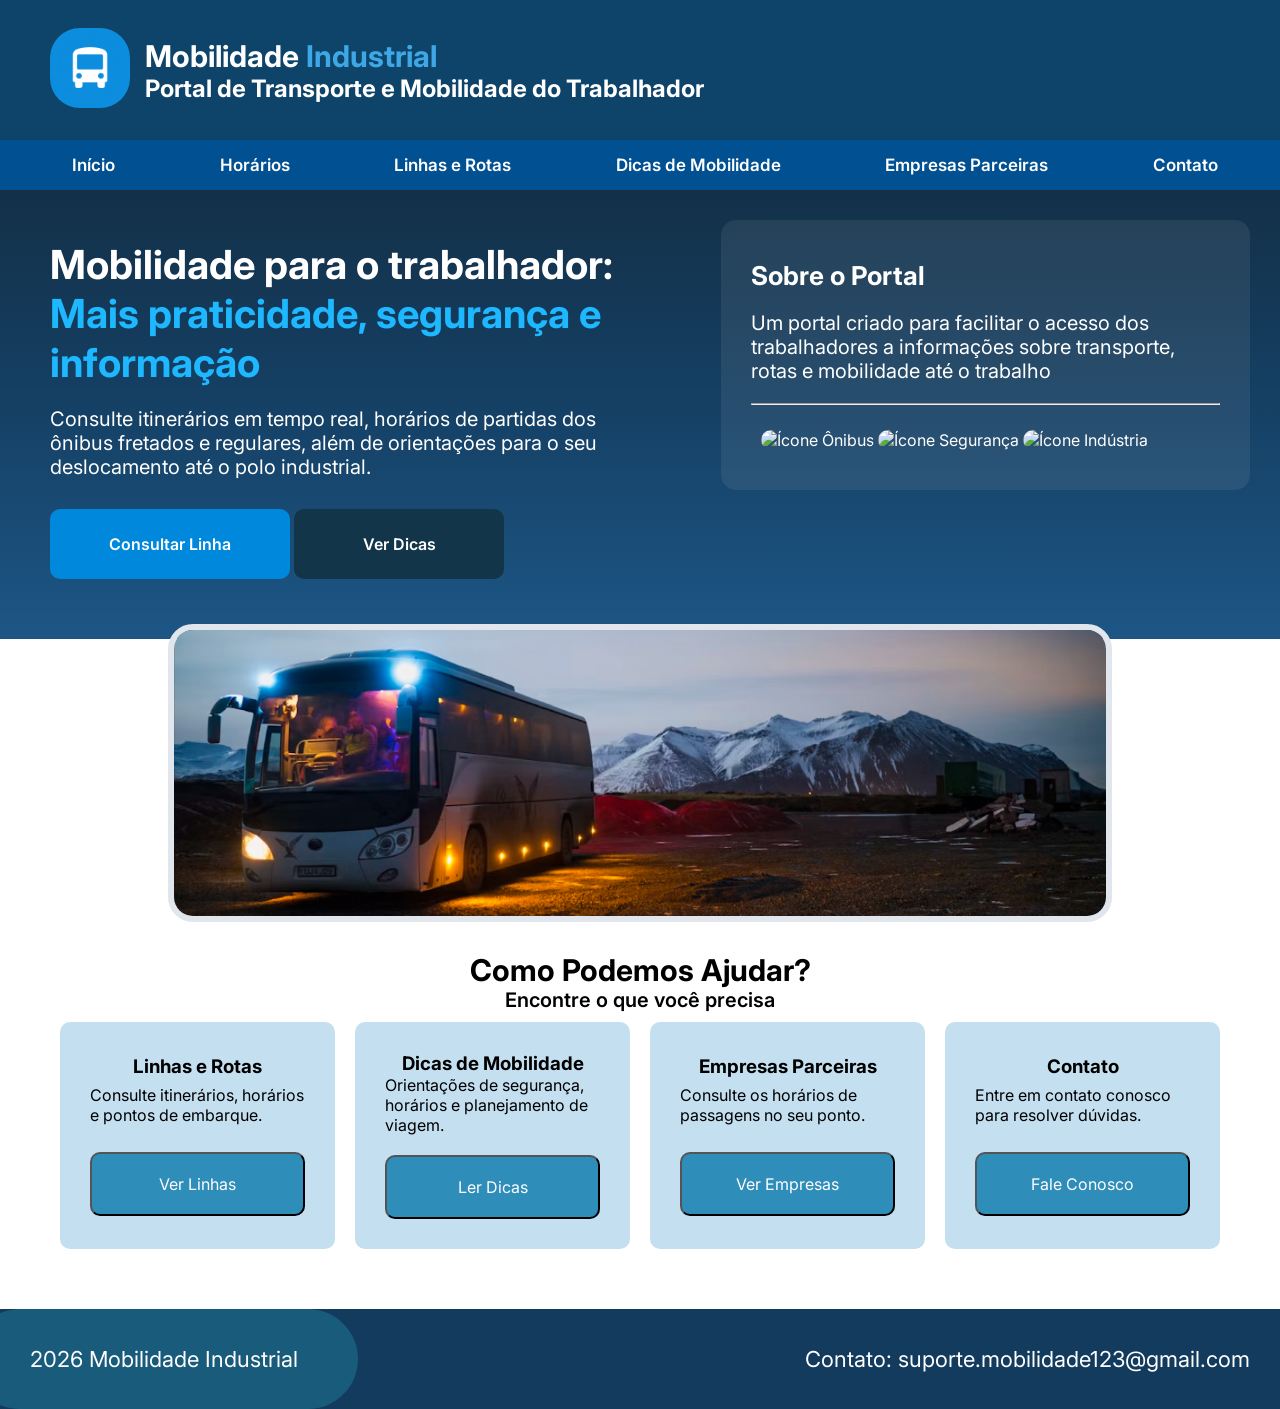
==== index.html @ 516560ef "03/10/26 Início aplicação de responsividade projeto" ====
<!DOCTYPE html>
<html lang="pt-BR">
<head>
    <meta charset="UTF-8">
    <meta name="viewport" content="width=device-width, initial-scale=1.0">
    <title>Mobilidade Industrial</title>

    <link rel="stylesheet" href="style.css">

    <link rel="preconnect" href="https://fonts.googleapis.com">
    <link rel="preconnect" href="https://fonts.gstatic.com" crossorigin>
    <link href="https://fonts.googleapis.com/css2?family=Inter:ital,opsz,wght@0,14..32,100..900;1,14..32,100..900&family=Jomhuria&display=swap" rel="stylesheet">
</head>
<body>
    <header>
        <div id="areaTituloEsubtitulo">
            <figure class="iconeOnibus">
                <img src="./imagens/iconeOnibus.png" alt="Ícone Ônibus" id="iconeOnibus">
            </figure>
            <div class="tituloEsubtitulo">
                <h1 id="tituloMobilidade">Mobilidade <span id="tituloIndustrial">Industrial</span></h1>
                <h2 id="subtituloHeader">Portal de Transporte e Mobilidade do Trabalhador</h2>
            </div>
        </div>
    </header>

    <main>
        <nav class="barraNavegacaoPrincipal">
            <a href="index.html">Início</a>
            <a href="horarios.html">Horários</a>
            <a href="linhas.html">Linhas e Rotas</a>
            <a href="dicas.html">Dicas de Mobilidade</a>
            <a href="empresas.html">Empresas Parceiras</a>
            <a href="contato.html">Contato</a>
        </nav>

        <section id="introducaoPaginaPrincipal">
            <article class="informacaoPaginaPrincipal">
                <h2 id="mobilidadeTrabalhadorPaginaPrincipal">Mobilidade para o trabalhador: <span id="maisPraticidadePaginaPrincipal">Mais praticidade, segurança e informação</span></h2>
                <p class="textoSobrePortal">Consulte itinerários em tempo real, horários de partidas dos ônibus fretados e regulares, além de orientações para o seu deslocamento até o polo industrial.</p>

                <div id="botoesConsulta">
                    <button id="botaoConsultarLinhas"><a href="linhas.html">Consultar Linha</a></button>
                    <button id="botaoVerDicas"><a href="dicas.html">Ver Dicas</a></button>
                </div>
                
            </article>

            <article class="areaSobrePortal">
                <h3 id="tituloSobrePortal">
                    <strong>Sobre o Portal</strong>
                </h3>
                <p class="textoSobrePortal">Um portal criado para facilitar o acesso dos trabalhadores a informações sobre transporte, rotas e mobilidade até o trabalho</p>

                <hr>

                <figure id="iconesDaPaginaSobrePortal">
                    <img src="imagens/icone_onibus.png" alt="Ícone Ônibus" class="iconePaginaPrincipal">
                    <img src="imagens/icone_seguranca.png" alt="Ícone Segurança" class="iconePaginaPrincipal">
                    <img src="imagens/icone_industria.png" alt="Ícone Indústria" class="iconePaginaPrincipal">
                </figure>
            </article>
        </section>

        <section id="introducaoAjudaPaginaPrincipal">
            <figure id="areaImagemOnibusPaginaPrincipal">
                <img src="imagens/imagemOnibus.png" alt="Imagem Ônibus" id="imagemOnibus">
            </figure>

            <h2 id="comoPodemosAjudar">Como Podemos Ajudar?</h2>
            <p id="encontreOquePrecisa">Encontre o que você precisa</p>

            <div id="areaComoPodemosAjudar">
                <article>
                    <h3>Linhas e Rotas</h3>
                    <p>Consulte itinerários, horários e pontos de embarque.</p>
                    <button><a href="linhas.html">Ver Linhas</a></button>
                </article>
                <article>
                    <h3>Dicas de Mobilidade</h3>
                    <p>Orientações de segurança, horários e planejamento de viagem.</p>
                    <button><a href="dicas.html">Ler Dicas</a></button>
                </article>
                <article>
                    <h3>Empresas Parceiras</h3>
                    <p>Consulte os horários de passagens no seu ponto.</p>
                    <button><a href="empresas.html">Ver Empresas</a></button>
                </article>
                <article>
                    <h3>Contato</h3>
                    <p>Entre em contato conosco para resolver dúvidas.</p>
                    <button><a href="contato.html">Fale Conosco</a></button>
                </article>
            </div>
        </section>
    </main>

    <footer>
        <div id="divisaoUmFooter">
            <p>2026 Mobilidade Industrial</p>
        </div>
        <div id="divisaoDoisFooter">
            <p>Contato: suporte.mobilidade123@gmail.com</p>
        </div>
    </footer>
</body>
---- style.css ----
* {
    margin: 0;
    padding: 0;
    box-sizing: border-box;
    font-family: 'Inter', sans-serif;
}
main {
    padding: 50px;
    margin: 0;
}
header {
    background-color: rgb(14, 68, 105);
    text-align: center;
    height: 140px;
    display: flex;
    justify-content: start;
    align-items: center;
    padding-left: 50px;
}
#areaTituloEsubtitulo {
    text-align: left;
    display: flex;
    align-items: center;
    gap: 15px;
}
.iconeOnibus {
    width: 80px;
}
#imagemOnibus {
    width: 80%;
    margin-top: -15px;
    border-radius: 25px;
    border: solid 6px rgb(224, 230, 236);
}
#areaImagemOnibusPaginaPrincipal {
    display: flex;
    justify-content: center;
}
.tituloEsubtitulo {
    display: flex;
    flex-direction: column;
}
#iconeOnibus {
    border-radius: 30px;
    width: 100%;
}
#tituloMobilidade {
    color: white;
    font-size: 30px;
}
#tituloIndustrial {
    color: rgb(61, 168, 229);
}
#subtituloHeader {
    color: white;
}
#tituloSobrePortal {
    font-weight: 700;
    font-size: 26px;
    margin-top: 10px;
}


.barraNavegacaoPrincipal {
    display: flex;
    justify-content: space-around;
    align-items: center;
    background-color: rgb(0, 80, 146);
    height: 50px;
    margin: -50px;
    padding-left: 20px;
    padding-right: 10px;
    margin-bottom: 50px;
}
.barraNavegacaoPrincipal a:hover {
    color: #9ad3ff;
}
.barraNavegacaoPrincipal a {
    color: white;
    text-decoration: none;
    font-weight: 600;
    font-size: 17px;
}


hr {
    margin-top: 20px;
    margin-bottom: 20px;
}
#iconesDaPaginaSobrePortal {
    padding: 5px;
    margin: 5px;
}
.iconePaginaPrincipal {
    width: 70px;
    border-radius: 50px;
}



#introducaoPaginaPrincipal {
    display: flex;
    background: linear-gradient(#133048, #154166, #1d5685);
    margin: -50px;
    margin-bottom: 0;
    max-height: 650px;
    padding-bottom: 10px;
}


#maisPraticidadePaginaPrincipal {
    color: rgb(29, 184, 255);
}
#mobilidadeTrabalhadorPaginaPrincipal {
    color: white;
    font-size: 40px;
}


.informacaoPaginaPrincipal {
    padding: 50px;
}
.areaSobrePortal {
    background-color: rgb(197, 197, 197, 0.1);
    margin: 30px;
    padding: 30px;
    border-radius: 15px;
    color: white;
    height: 75%;
}
.textoSobrePortal {
    font-size: 20px;
    color: white;
    margin-top: 20px;
}
#comoPodemosAjudar {
    margin-top: 30px;
    text-align: center;
    font-size: 30px;
}
#encontreOquePrecisa {
    text-align: center;
    font-size: 20px;
    font-weight: 600;
}
#areaComoPodemosAjudar {
    display: flex;
}
#areaComoPodemosAjudar article {
    background-color: #c4dff0;
    padding: 30px;
    margin: 10px;
    width: 30%;
    border-radius: 10px;
    display: flex;
    flex-wrap: wrap;
    justify-content: center;
    align-items: center; 
}
#areaComoPodemosAjudar article button {
    display: flex;
    justify-content: center;
    align-items: center; 
    background-color: rgb(46, 141, 185);
    padding: 30px;
    margin-top: 20px;
    width: 100%;
    height: 10px;
    border-radius: 10px;
}
#areaComoPodemosAjudar article button a {
    color: white;
    font-size: 16px;
    text-decoration: none;
}


#botaoConsultarLinhas {
    background-color: rgb(0, 136, 221);
    padding: 10px;
    font-size: 16px;
    font-weight: 600;
    border: none;
    border-radius: 10px;
    height: 70px;
    margin-top: 30px;
    min-width: 240px;
    padding-left: 25px;
    padding-right: 25px;
}
#botaoConsultarLinhas a {
    text-decoration: none;
    color: white;
}
#botaoVerDicas {
    padding: 10px;
    font-size: 16px;
    font-weight: 600;
    border: none;
    border-radius: 10px;
    height: 70px;
    text-decoration: none;
    min-width: 210px;
    background-color: rgb(18, 53, 73);
}
#botaoVerDicas a {
    color: white;
    text-decoration: none;
}


#areaCentralAtendimento {
    display: flex;
    background-color: rgb(227, 234, 240);
    flex-direction: column;
    align-items: center;
    padding: 30px;
    width: 90%;
    margin-left: 5%;
    border-radius: 20px;
}
#areaCentralAtendimento h3 {
    font-weight: 100;
    text-align: center;
    margin-bottom: -30px;
}
#textoCentralAtendimento {
    font-size: 22px;
}
#faleConosco {
    color: rgb(40, 78, 122);
    font-weight: 1000;
}
#centralAtendimentoTitulo {
    font-size: 36px;
    font-weight: 1000;
    padding-bottom: 10px;
}
.textoCentralAtendimento {
    margin-top: 20px;
    margin-bottom: 10px;
    font-weight: 600;
    font-size: 20px;
    text-align: left;
}
#areaInputs {
    margin-top: 50px;
}
input, textarea {
    padding: 15px;
    font-weight: 100;
    width: 550px;
    border-radius: 10px;
    font-size: 18px;
    border: solid 1.5px gray;
}
#botaoEnviar {
    padding: 15px;
    width: 550px;
    margin: 30px;
    margin-bottom: 40px;
    border-radius: 10px;
    border: none;
    color: white;
    font-size: 20px;
    background-color: #0d5fa3;
}
#mensagem {
    height: 200px;
}
#emailSuporte, #telefoneSuporte {
    border: solid, 1px;
    width: 550px;
    height: 150px;
    background-color: white;
    border-radius: 10px;
    text-align: center;
    margin-bottom: 20px;
}
#emailSuporte p, #telefoneSuporte p {
    font-size: 20px;
    padding: 10px;
    margin: 10px;
    height: 40px;
    color: white;
    margin: 0;
    border-radius: 8px 8px 0px 0px;
    background-color: #0d5fa3;
}
#emailSuporte strong, #telefoneSuporte strong {
    font-size: 21px;
    font-weight: 1000;
    color: rgb(26, 87, 128);
    text-decoration: underline;
}




footer {
    display: flex;
    justify-content: space-between;
    background-color: rgb(18, 59, 93);
    height: 100px;
}
#divisaoUmFooter {
    display: flex;
    align-items: center;
    margin-left: -30px;
    border-radius: 60px;
    background-color: rgb(24, 91, 122);
    padding: 30px;
}
#divisaoDoisFooter {
    display: flex;
    align-items: center;

}
footer p {
    padding: 30px;
    color: white;
    font-size: 22px;
}



/* responsividade */

/* Celular */
@media (max-width: 767px) {
    .iconeOnibus {
        width: 30px;
    }
    header {
        height: 70px;
        padding: 30px;
    }
    #tituloMobilidade, #tituloIndustrial, h2 {
        font-size: 12px;
    }
    #subtituloHeader {
        font-size: 9px;
    }
    .barraNavegacaoPrincipal {
        height: 20px;
    }
    .barraNavegacaoPrincipal a {
        font-size: 7px;
    }
    #introducaoPaginaPrincipal {
        flex-direction: column;
        max-height: 900px;
    }

    .textoSobrePortal {
        font-size: 10px;
    }
    #mobilidadeTrabalhadorPaginaPrincipal {
        font-size: 20px;
    }
    #maisPraticidadePaginaPrincipal {
        font-size: 20px;
    }
    #botaoConsultarLinhas, #botaoVerDicas {
        height: 40px;
        width: 100%;
        display: flex;
        align-items: center;
        justify-content: center;
        font-size: 11px;
        margin-bottom: 10px;
    }
    .areaSobrePortal {
        margin-top: 0;
    }
    #areaComoPodemosAjudar {
        display: flex;
        flex-wrap: wrap;
        justify-content: center;
        align-items: center;
    }
    #comoPodemosAjudar {
        font-size: 22px;
    }
    #encontreOquePrecisa {
        font-size: 16px;
    }
   
    #areaComoPodemosAjudar article {
        width: 400px;
        text-align: center;
        min-width: 200px;
    }
    #areaComoPodemosAjudar article button {
        width: 90%;
        text-align: center;
    }
    #botoesConsulta {
        display: flex;
        align-items: center;
        justify-content: center;
        flex-direction: column;
    }

    footer {
        height: 70px;
    }
    footer p {
        font-size: 12px;
    }
}

/* Tablet */
@media (max-width: 1023px) and (min-width: 767px) {
    .iconeOnibus {
        width: 50px;
    }
    header {
        height: 100px;
        padding: 30px;
    }
    #tituloMobilidade, #tituloIndustrial, h2 {
        font-size: 22px;
    }
    #subtituloHeader {
        font-size: 14px;
    }
    .barraNavegacaoPrincipal {
        height: 32px;
    }
    .barraNavegacaoPrincipal a {
        font-size: 12px;
    }
    #introducaoPaginaPrincipal {
        flex-direction: column;
        max-height: 600px;
    }

    .textoSobrePortal {
        font-size: 14px;
    }
    #mobilidadeTrabalhadorPaginaPrincipal {
        font-size: 26px;
    }
    #maisPraticidadePaginaPrincipal {
        font-size: 26px;
    }
    #botoesConsulta {
        height: 100px;
        display: flex;
        align-items: center;
        gap: 15px;
        justify-content: space-around;
        flex-direction: row;
    }
    #botaoConsultarLinhas, #botaoVerDicas {
        width: 50%;
        height: 50px;
        display: flex;
        align-items: center;
        justify-content: center;
        font-size: 14px;
        margin: 0;
    }
    .areaSobrePortal {
        margin: 50px;
        margin-top: -20px;
    }
    #areaComoPodemosAjudar {
        display: flex;
        justify-content: center;
        align-items: center;
    }
   
    #areaComoPodemosAjudar article {
        text-align: center;
        height: 250px;
    }
    #areaComoPodemosAjudar article button {
        width: 90%;
        text-align: center;
    }
    #comoPodemosAjudar {
        font-size: 30px;
    }
    

    footer {
        height: 70px;
    }
    footer p {
        font-size: 12px;
    }
    #areaComoPodemosAjudar {
        display: flex;
        text-align: center;
        flex-wrap: wrap;
    }
    #areaComoPodemosAjudar article {
        min-width: 47%;
    }
}
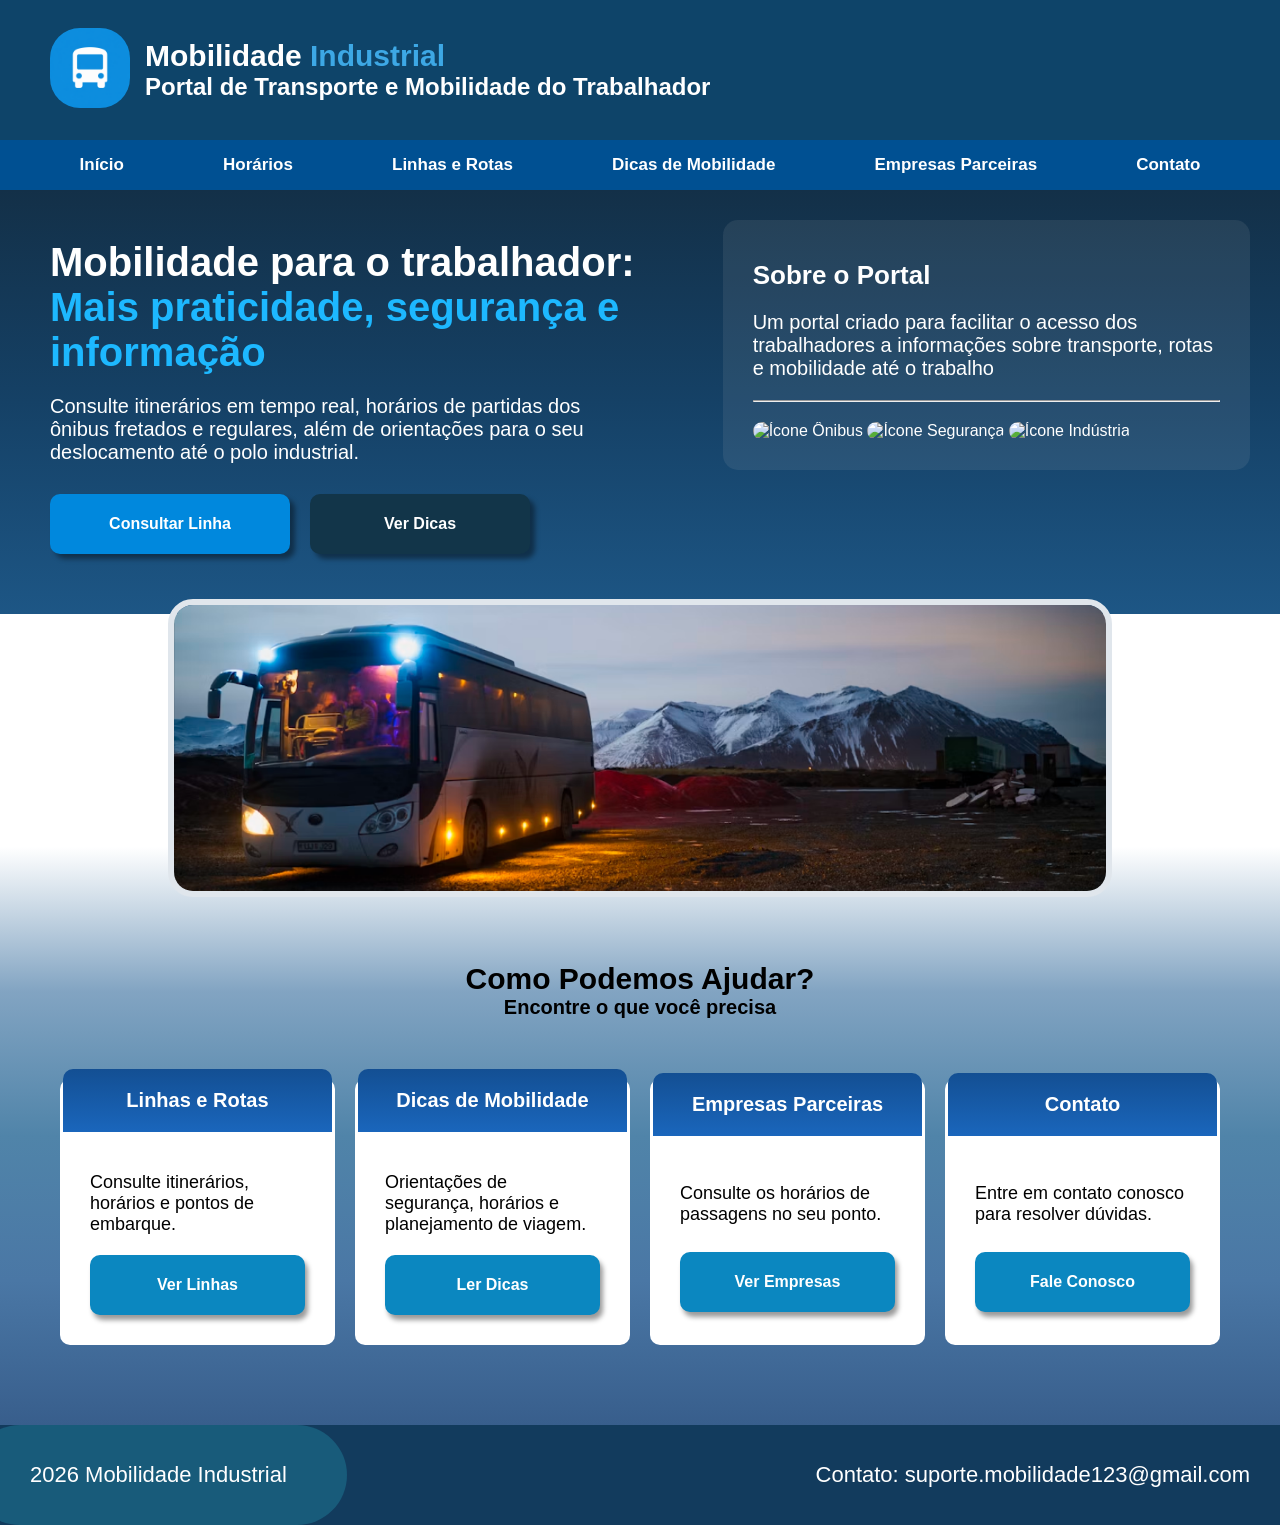
==== commit 5e57e86a: "06/10/26 Ajustes CSS projeto" ====
--- a/index.html
+++ b/index.html
@@ -6,10 +6,6 @@
     <title>Mobilidade Industrial</title>
 
     <link rel="stylesheet" href="style.css">
-
-    <link rel="preconnect" href="https://fonts.googleapis.com">
-    <link rel="preconnect" href="https://fonts.gstatic.com" crossorigin>
-    <link href="https://fonts.googleapis.com/css2?family=Inter:ital,opsz,wght@0,14..32,100..900;1,14..32,100..900&family=Jomhuria&display=swap" rel="stylesheet">
 </head>
 <body>
     <header>
@@ -35,18 +31,18 @@
         </nav>
 
         <section id="introducaoPaginaPrincipal">
-            <article class="informacaoPaginaPrincipal">
+            <article id="informacaoPaginaPrincipal">
                 <h2 id="mobilidadeTrabalhadorPaginaPrincipal">Mobilidade para o trabalhador: <span id="maisPraticidadePaginaPrincipal">Mais praticidade, segurança e informação</span></h2>
                 <p class="textoSobrePortal">Consulte itinerários em tempo real, horários de partidas dos ônibus fretados e regulares, além de orientações para o seu deslocamento até o polo industrial.</p>
 
                 <div id="botoesConsulta">
-                    <button id="botaoConsultarLinhas"><a href="linhas.html">Consultar Linha</a></button>
-                    <button id="botaoVerDicas"><a href="dicas.html">Ver Dicas</a></button>
+                    <a href="linhas.html" id="botaoConsultarLinhas">Consultar Linha</a>
+                    <a href="dicas.html" id="botaoVerDicas">Ver Dicas</a>
                 </div>
                 
             </article>
 
-            <article class="areaSobrePortal">
+            <article id="areaSobrePortal">
                 <h3 id="tituloSobrePortal">
                     <strong>Sobre o Portal</strong>
                 </h3>
@@ -54,11 +50,9 @@
 
                 <hr>
 
-                <figure id="iconesDaPaginaSobrePortal">
-                    <img src="imagens/icone_onibus.png" alt="Ícone Ônibus" class="iconePaginaPrincipal">
-                    <img src="imagens/icone_seguranca.png" alt="Ícone Segurança" class="iconePaginaPrincipal">
-                    <img src="imagens/icone_industria.png" alt="Ícone Indústria" class="iconePaginaPrincipal">
-                </figure>
+                <img src="imagens/icone_onibus.png" alt="Ícone Ônibus" class="iconePaginaPrincipal">
+                <img src="imagens/icone_seguranca.png" alt="Ícone Segurança" class="iconePaginaPrincipal">
+                <img src="imagens/icone_industria.png" alt="Ícone Indústria" class="iconePaginaPrincipal">
             </article>
         </section>
 
@@ -67,30 +61,45 @@
                 <img src="imagens/imagemOnibus.png" alt="Imagem Ônibus" id="imagemOnibus">
             </figure>
 
-            <h2 id="comoPodemosAjudar">Como Podemos Ajudar?</h2>
-            <p id="encontreOquePrecisa">Encontre o que você precisa</p>
+            <div id="areaComoPodemosAjudar">
+                <div id="tituloEsubtituloAreaAjuda">
+                    <h2 id="comoPodemosAjudar">Como Podemos Ajudar?</h2>
+                    <p id="encontreOquePrecisa">Encontre o que você precisa</p>
+                </div>
+                <div id="areaTiposDeAjudas">
+                    <article>
+                        <div class="areaTipoAjuda">
+                            <h3>Linhas e Rotas</h3>
+                        </div>
+                        
+                        <p>Consulte itinerários, horários e pontos de embarque.</p>
+                        <a href="linhas.html">Ver Linhas</a>
+                    </article>
+                    <article>
+                        <div class="areaTipoAjuda">
+                            <h3>Dicas de Mobilidade</h3>
+                        </div>
+                        
+                        <p>Orientações de segurança, horários e planejamento de viagem.</p>
+                        <a href="dicas.html">Ler Dicas</a>
+                    </article>
+                    <article>
+                        <div class="areaTipoAjuda">
+                            <h3>Empresas Parceiras</h3>
+                        </div>
 
-            <div id="areaComoPodemosAjudar">
-                <article>
-                    <h3>Linhas e Rotas</h3>
-                    <p>Consulte itinerários, horários e pontos de embarque.</p>
-                    <button><a href="linhas.html">Ver Linhas</a></button>
-                </article>
-                <article>
-                    <h3>Dicas de Mobilidade</h3>
-                    <p>Orientações de segurança, horários e planejamento de viagem.</p>
-                    <button><a href="dicas.html">Ler Dicas</a></button>
-                </article>
-                <article>
-                    <h3>Empresas Parceiras</h3>
-                    <p>Consulte os horários de passagens no seu ponto.</p>
-                    <button><a href="empresas.html">Ver Empresas</a></button>
-                </article>
-                <article>
-                    <h3>Contato</h3>
-                    <p>Entre em contato conosco para resolver dúvidas.</p>
-                    <button><a href="contato.html">Fale Conosco</a></button>
-                </article>
+                        <p>Consulte os horários de passagens no seu ponto.</p>
+                        <a href="empresas.html">Ver Empresas</a>
+                    </article>
+                    <article>
+                        <div class="areaTipoAjuda">
+                            <h3>Contato</h3>
+                        </div>
+                        
+                        <p>Entre em contato conosco para resolver dúvidas.</p>
+                        <a href="contato.html">Fale Conosco</a>
+                    </article>
+                </div>
             </div>
         </section>
     </main>
--- a/style.css
+++ b/style.css
@@ -1,3 +1,4 @@
+/* Geral */
 * {
     margin: 0;
     padding: 0;
@@ -8,6 +9,8 @@
     padding: 50px;
     margin: 0;
 }
+
+/* Header */
 header {
     background-color: rgb(14, 68, 105);
     text-align: center;
@@ -26,6 +29,53 @@
 .iconeOnibus {
     width: 80px;
 }
+.tituloEsubtitulo {
+    display: flex;
+    flex-direction: column;
+}
+#tituloMobilidade {
+    color: white;
+    font-size: 30px;
+}
+#tituloIndustrial {
+    color: rgb(61, 168, 229);
+}
+#subtituloHeader {
+    color: white;
+}
+/* Nav */
+.barraNavegacaoPrincipal {
+    display: flex;
+    justify-content: space-around;
+    align-items: center;
+    background-color: rgb(0, 80, 146);
+    height: 50px;
+    margin: -50px;
+    margin-bottom: 50px;
+    padding: 0 30px 0 30px;
+}
+.barraNavegacaoPrincipal a {
+    color: white;
+    text-decoration: none;
+    font-weight: 600;
+    font-size: 17px;
+}
+.barraNavegacaoPrincipal a:hover {
+    color: #9ad3ff;
+    text-decoration: underline 2px;
+}
+
+
+/* Parte Inicial do home*/
+#introducaoPaginaPrincipal {
+    display: flex;
+    background: linear-gradient(#133048, #154166, #1d5685);
+    margin: -50px;
+    margin-bottom: 0;
+    max-height: 650px;
+    padding-bottom: 10px;
+}
+
 #imagemOnibus {
     width: 80%;
     margin-top: -15px;
@@ -36,23 +86,10 @@
     display: flex;
     justify-content: center;
 }
-.tituloEsubtitulo {
-    display: flex;
-    flex-direction: column;
-}
+
 #iconeOnibus {
     border-radius: 30px;
     width: 100%;
-}
-#tituloMobilidade {
-    color: white;
-    font-size: 30px;
-}
-#tituloIndustrial {
-    color: rgb(61, 168, 229);
-}
-#subtituloHeader {
-    color: white;
 }
 #tituloSobrePortal {
     font-weight: 700;
@@ -60,67 +97,26 @@
     margin-top: 10px;
 }
 
-
-.barraNavegacaoPrincipal {
-    display: flex;
-    justify-content: space-around;
-    align-items: center;
-    background-color: rgb(0, 80, 146);
-    height: 50px;
-    margin: -50px;
-    padding-left: 20px;
-    padding-right: 10px;
-    margin-bottom: 50px;
-}
-.barraNavegacaoPrincipal a:hover {
-    color: #9ad3ff;
-}
-.barraNavegacaoPrincipal a {
-    color: white;
-    text-decoration: none;
-    font-weight: 600;
-    font-size: 17px;
-}
-
+#maisPraticidadePaginaPrincipal {
+    color: rgb(29, 184, 255);
+}
+#mobilidadeTrabalhadorPaginaPrincipal {
+    color: white;
+    font-size: 40px;
+}
 
 hr {
     margin-top: 20px;
     margin-bottom: 20px;
 }
-#iconesDaPaginaSobrePortal {
-    padding: 5px;
-    margin: 5px;
-}
 .iconePaginaPrincipal {
     width: 70px;
     border-radius: 50px;
 }
-
-
-
-#introducaoPaginaPrincipal {
-    display: flex;
-    background: linear-gradient(#133048, #154166, #1d5685);
-    margin: -50px;
-    margin-bottom: 0;
-    max-height: 650px;
-    padding-bottom: 10px;
-}
-
-
-#maisPraticidadePaginaPrincipal {
-    color: rgb(29, 184, 255);
-}
-#mobilidadeTrabalhadorPaginaPrincipal {
-    color: white;
-    font-size: 40px;
-}
-
-
-.informacaoPaginaPrincipal {
+#informacaoPaginaPrincipal {
     padding: 50px;
 }
-.areaSobrePortal {
+#areaSobrePortal {
     background-color: rgb(197, 197, 197, 0.1);
     margin: 30px;
     padding: 30px;
@@ -133,6 +129,20 @@
     color: white;
     margin-top: 20px;
 }
+
+/* Área como podemos ajudar*/
+#areaComoPodemosAjudar {
+    background: linear-gradient(rgba(250, 253, 255, 0.08), rgb(130, 164, 194),rgb(80, 132, 169), rgb(74, 119, 165), rgb(56, 94, 140));
+    margin: -50px -50px -50px -50px;
+    padding: 80px 50px 70px 50px;
+}
+#tituloEsubtituloAreaAjuda {
+    padding: 5px 0 50px 0;
+}
+#areaTiposDeAjudas {
+    display: flex;
+    flex-direction: row;
+}
 #comoPodemosAjudar {
     margin-top: 30px;
     text-align: center;
@@ -143,71 +153,114 @@
     font-size: 20px;
     font-weight: 600;
 }
-#areaComoPodemosAjudar {
-    display: flex;
-}
-#areaComoPodemosAjudar article {
-    background-color: #c4dff0;
-    padding: 30px;
-    margin: 10px;
-    width: 30%;
-    border-radius: 10px;
+
+#areaTiposDeAjudas article {
     display: flex;
     flex-wrap: wrap;
     justify-content: center;
     align-items: center; 
-}
-#areaComoPodemosAjudar article button {
+    background-color: white;
+    font-size: 18px;
+    margin: 10px;
+    width: 30%;
+    padding: 30px;
+    border-radius: 10px;
+    
+}
+#areaTiposDeAjudas article a {
     display: flex;
     justify-content: center;
-    align-items: center; 
-    background-color: rgb(46, 141, 185);
+    align-items: center;
+
+    background-color: rgb(11, 135, 192);
+    color: white;
+    font-size: 16px;
+    text-decoration: none;
+    font-weight: 600;
+    width: 100%;
+    height: 10px;
+    border-radius: 10px;
+    box-shadow: 3px 5px 5px rgb(0, 0, 0, 0.4);
     padding: 30px;
     margin-top: 20px;
-    width: 100%;
-    height: 10px;
-    border-radius: 10px;
-}
-#areaComoPodemosAjudar article button a {
-    color: white;
+}
+#areaTiposDeAjudas article a:hover {
+    background-color: rgb(20, 114, 173);
+    box-shadow: 1px 2px 2px rgb(0, 0, 0, 0.4);
+}
+.areaTipoAjuda {
+    background: linear-gradient(rgb(19, 79, 147), rgb(26, 102, 188));
+    margin: -40px -30px 40px -30px;
+    border-radius: 10px 10px 0 0;
+    text-align: center;
+
+    width: 125%;
+    padding: 20px;
+}
+.areaTipoAjuda h3 {
+    color: white;
+    font-size: 20px;
+}
+
+/* Botões página principal */
+
+#botoesConsulta {
+    display: flex;
+    align-items: center;
+    justify-content: flex-start;
+    gap: 20px;
+}
+
+#botaoConsultarLinhas {
+    display: flex;
+    align-items: center;
+    justify-content: center;
+    text-decoration: none;
+    color: white;
+    height: 60px;
+    min-width: 240px;
+    max-width: 300px;
+    background-color: rgb(0, 136, 221);
     font-size: 16px;
+    font-weight: 600;
+    border: none;
+    border-radius: 10px;
+    margin-top: 30px;
+    
+    padding: 10px 25px;
+    box-shadow: 5px 5px 5px rgb(0, 0, 0, 0.4)
+}
+#botaoConsultarLinhas:hover {
+    background-color: rgb(2, 126, 202);
+    box-shadow: 2px 2px 2px rgb(0, 0, 0, 0.4);
+}
+
+
+#botaoVerDicas {
+    display: flex;
+    align-items: center;
+    justify-content: center;
+    color: white;
     text-decoration: none;
-}
-
-
-#botaoConsultarLinhas {
-    background-color: rgb(0, 136, 221);
+    height: 60px;
+    min-width: 220px;
+    MAX-width: 280px;
     padding: 10px;
     font-size: 16px;
     font-weight: 600;
     border: none;
     border-radius: 10px;
-    height: 70px;
     margin-top: 30px;
-    min-width: 240px;
-    padding-left: 25px;
-    padding-right: 25px;
-}
-#botaoConsultarLinhas a {
-    text-decoration: none;
-    color: white;
-}
-#botaoVerDicas {
-    padding: 10px;
-    font-size: 16px;
-    font-weight: 600;
-    border: none;
-    border-radius: 10px;
-    height: 70px;
-    text-decoration: none;
-    min-width: 210px;
+
     background-color: rgb(18, 53, 73);
-}
-#botaoVerDicas a {
-    color: white;
-    text-decoration: none;
-}
-
+    box-shadow: 5px 5px 5px rgb(0, 0, 0, 0.4)
+}
+#botaoVerDicas:hover {
+    background-color: rgb(19, 47, 64);
+    box-shadow: 2px 2px 2px rgb(0, 0, 0, 0.4);
+}
+
+/* Página de contato*/
 
 #areaCentralAtendimento {
     display: flex;
@@ -219,9 +272,12 @@
     margin-left: 5%;
     border-radius: 20px;
 }
+#areaInputs {
+    margin-top: 50px;
+}
 #areaCentralAtendimento h3 {
     font-weight: 100;
-    text-align: center;
+    max-width: 560px;
     margin-bottom: -30px;
 }
 #textoCentralAtendimento {
@@ -243,9 +299,7 @@
     font-size: 20px;
     text-align: left;
 }
-#areaInputs {
-    margin-top: 50px;
-}
+
 input, textarea {
     padding: 15px;
     font-weight: 100;
@@ -373,7 +427,7 @@
     .areaSobrePortal {
         margin-top: 0;
     }
-    #areaComoPodemosAjudar {
+    #areaTiposDeAjudas {
         display: flex;
         flex-wrap: wrap;
         justify-content: center;
@@ -386,12 +440,12 @@
         font-size: 16px;
     }
    
-    #areaComoPodemosAjudar article {
+    #areaTiposDeAjudas article {
         width: 400px;
         text-align: center;
         min-width: 200px;
     }
-    #areaComoPodemosAjudar article button {
+    #areaTiposDeAjudas article button {
         width: 90%;
         text-align: center;
     }
@@ -447,14 +501,15 @@
     }
     #botoesConsulta {
         height: 100px;
+        margin-top: 30px;
         display: flex;
         align-items: center;
+        justify-content: center;
         gap: 15px;
-        justify-content: space-around;
-        flex-direction: row;
+        flex-direction: column;
     }
     #botaoConsultarLinhas, #botaoVerDicas {
-        width: 50%;
+        width: 80%;
         height: 50px;
         display: flex;
         align-items: center;
@@ -466,17 +521,17 @@
         margin: 50px;
         margin-top: -20px;
     }
-    #areaComoPodemosAjudar {
+    #areaTiposDeAjudas {
         display: flex;
         justify-content: center;
         align-items: center;
     }
    
-    #areaComoPodemosAjudar article {
+    #areaTiposDeAjudas article {
         text-align: center;
         height: 250px;
     }
-    #areaComoPodemosAjudar article button {
+    #areaTiposDeAjudas article button {
         width: 90%;
         text-align: center;
     }
@@ -491,12 +546,12 @@
     footer p {
         font-size: 12px;
     }
-    #areaComoPodemosAjudar {
+    #areaTiposDeAjudas {
         display: flex;
         text-align: center;
         flex-wrap: wrap;
     }
-    #areaComoPodemosAjudar article {
+    #areaTiposDeAjudas article {
         min-width: 47%;
     }
 }
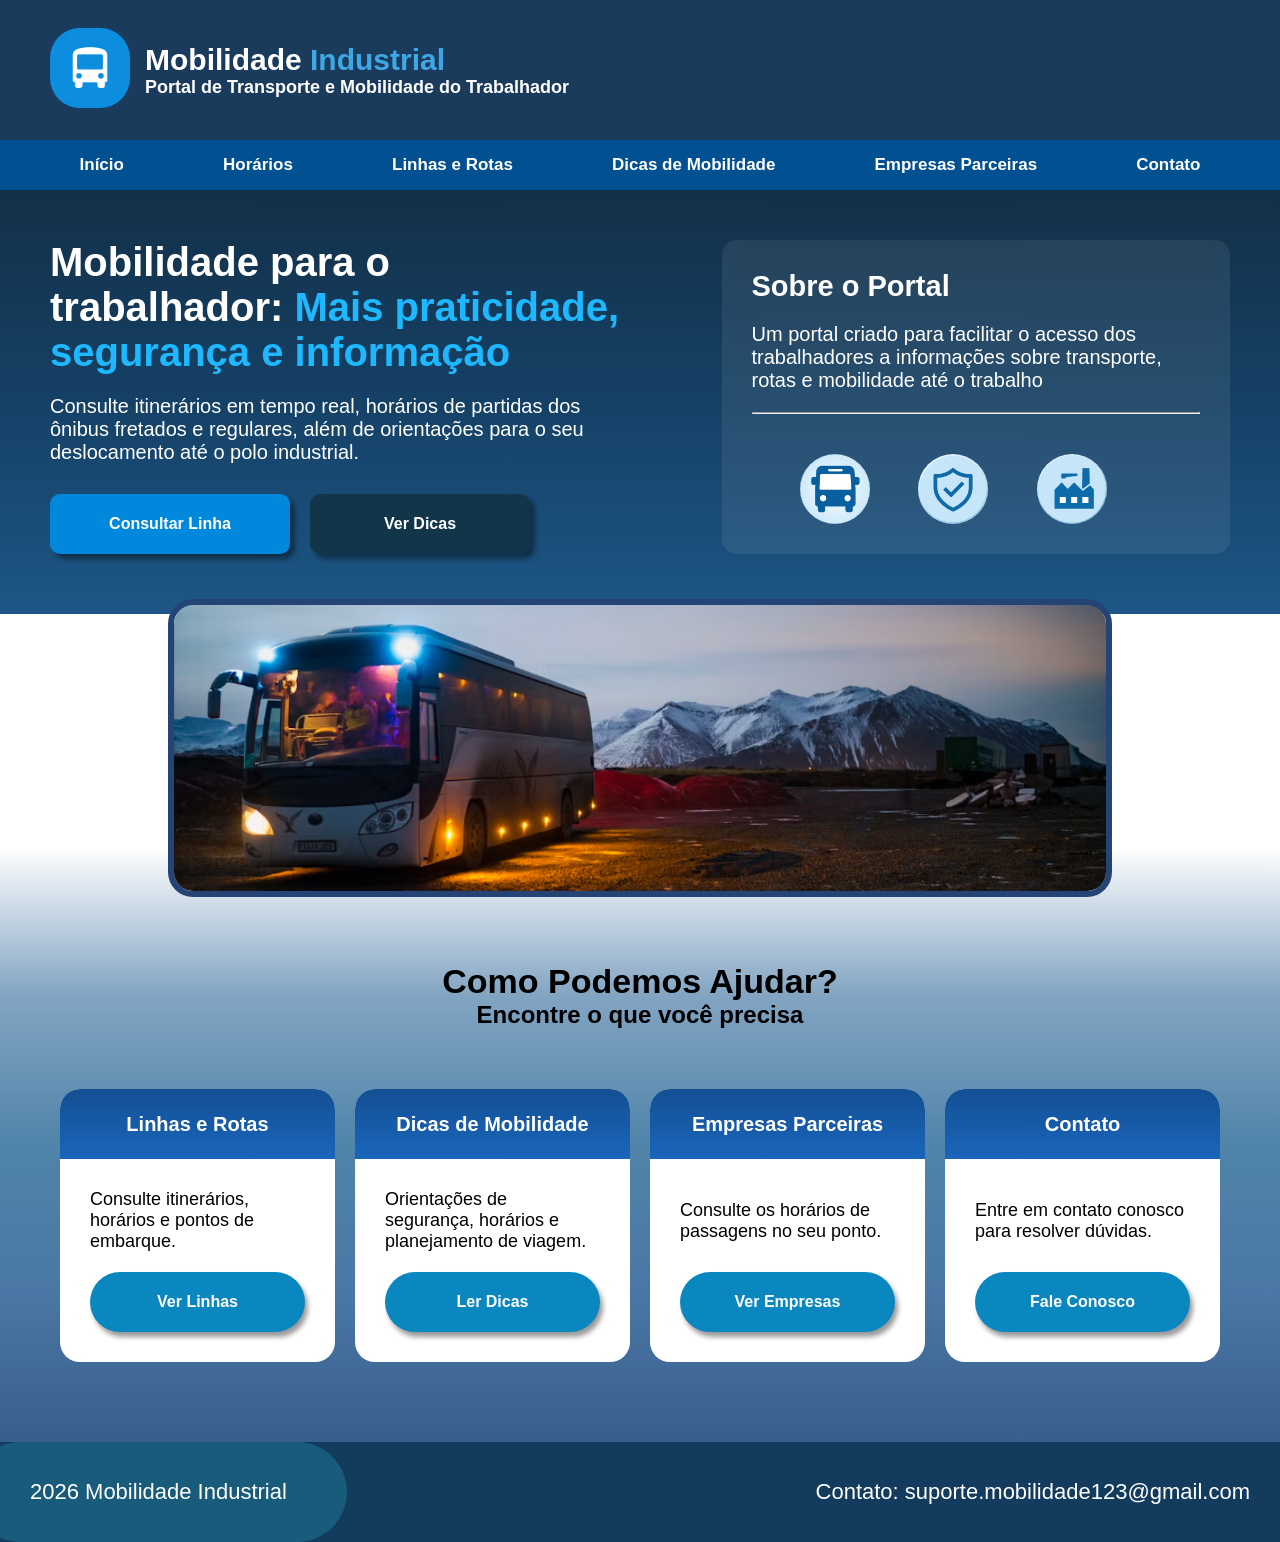
==== commit 8b8773ce: "Atualizações CSS e Adicionando responsividade página inicial" ====
--- a/index.html
+++ b/index.html
@@ -50,9 +50,12 @@
 
                 <hr>
 
-                <img src="imagens/icone_onibus.png" alt="Ícone Ônibus" class="iconePaginaPrincipal">
-                <img src="imagens/icone_seguranca.png" alt="Ícone Segurança" class="iconePaginaPrincipal">
-                <img src="imagens/icone_industria.png" alt="Ícone Indústria" class="iconePaginaPrincipal">
+                <div id="areaIconesPaginaPrincipal">
+                    <img src="imagens/icone_onibus.png" alt="Ícone Ônibus" class="iconePaginaPrincipal">
+                    <img src="imagens/icone_seguranca.png" alt="Ícone Segurança" class="iconePaginaPrincipal">
+                    <img src="imagens/icone_industria.png" alt="Ícone Indústria" class="iconePaginaPrincipal">
+                </div>
+                
             </article>
         </section>
 
--- a/style.css
+++ b/style.css
@@ -12,7 +12,7 @@
 
 /* Header */
 header {
-    background-color: rgb(14, 68, 105);
+    background-color: rgb(27, 59, 93);
     text-align: center;
     height: 140px;
     display: flex;
@@ -42,6 +42,7 @@
 }
 #subtituloHeader {
     color: white;
+    font-size: 18px;
 }
 /* Nav */
 .barraNavegacaoPrincipal {
@@ -80,7 +81,7 @@
     width: 80%;
     margin-top: -15px;
     border-radius: 25px;
-    border: solid 6px rgb(224, 230, 236);
+    border: solid 6px rgb(35, 68, 116);
 }
 #areaImagemOnibusPaginaPrincipal {
     display: flex;
@@ -93,8 +94,7 @@
 }
 #tituloSobrePortal {
     font-weight: 700;
-    font-size: 26px;
-    margin-top: 10px;
+    font-size: 29px;
 }
 
 #maisPraticidadePaginaPrincipal {
@@ -109,20 +109,26 @@
     margin-top: 20px;
     margin-bottom: 20px;
 }
+#areaIconesPaginaPrincipal {
+    display: flex;
+    width: 90%;
+    justify-content: space-evenly;
+}
 .iconePaginaPrincipal {
-    width: 70px;
-    border-radius: 50px;
+    width: calc(5% + 50px);
+    margin-top: 20px;
+    border-radius: calc(100%);
 }
 #informacaoPaginaPrincipal {
     padding: 50px;
 }
 #areaSobrePortal {
     background-color: rgb(197, 197, 197, 0.1);
-    margin: 30px;
+    margin: 50px;
     padding: 30px;
+    width: 90%;
     border-radius: 15px;
     color: white;
-    height: 75%;
 }
 .textoSobrePortal {
     font-size: 20px;
@@ -146,32 +152,31 @@
 #comoPodemosAjudar {
     margin-top: 30px;
     text-align: center;
-    font-size: 30px;
+    font-size: 34px;
+    font-weight: 800;
 }
 #encontreOquePrecisa {
     text-align: center;
-    font-size: 20px;
+    font-size: 24px;
     font-weight: 600;
 }
 
 #areaTiposDeAjudas article {
     display: flex;
-    flex-wrap: wrap;
-    justify-content: center;
-    align-items: center; 
+    flex-direction: column;
+    justify-content: space-between;
     background-color: white;
     font-size: 18px;
     margin: 10px;
     width: 30%;
-    padding: 30px;
-    border-radius: 10px;
-    
-}
+    padding: 0 30px 30px 30px;
+    border-radius: 20px;
+}
+
 #areaTiposDeAjudas article a {
     display: flex;
     justify-content: center;
     align-items: center;
-
     background-color: rgb(11, 135, 192);
     color: white;
     font-size: 16px;
@@ -179,27 +184,32 @@
     font-weight: 600;
     width: 100%;
     height: 10px;
-    border-radius: 10px;
+    border-radius: 30px;
     box-shadow: 3px 5px 5px rgb(0, 0, 0, 0.4);
     padding: 30px;
     margin-top: 20px;
 }
+
 #areaTiposDeAjudas article a:hover {
     background-color: rgb(20, 114, 173);
     box-shadow: 1px 2px 2px rgb(0, 0, 0, 0.4);
 }
 .areaTipoAjuda {
+    display: flex;
+    text-align: center;
+    justify-content: center;
+    align-items: center;
     background: linear-gradient(rgb(19, 79, 147), rgb(26, 102, 188));
-    margin: -40px -30px 40px -30px;
-    border-radius: 10px 10px 0 0;
-    text-align: center;
-
-    width: 125%;
-    padding: 20px;
+    margin: 0 -30px 30px -30px;
+    border-radius: 20px 20px 0 0;
+    width: calc(100% + 60px);
+    height: 70px;
+    padding: 15px;
 }
 .areaTipoAjuda h3 {
-    color: white;
     font-size: 20px;
+    color: white;
+    font-weight: 700;
 }
 
 /* Botões página principal */
@@ -382,176 +392,258 @@
 
 /* Celular */
 @media (max-width: 767px) {
+    main {
+        padding: 15px;
+    }
+    header {
+        height: 90px;
+        padding: 15px 20px;
+        margin-bottom: -20px;
+    }
     .iconeOnibus {
-        width: 30px;
-    }
-    header {
-        height: 70px;
-        padding: 30px;
-    }
-    #tituloMobilidade, #tituloIndustrial, h2 {
+        width: 45px;
+    }
+    #tituloMobilidade {
+        font-size: 18px;
+    }
+    #subtituloHeader {
+        font-size: 11px;
+    }
+    .barraNavegacaoPrincipal {
+        height: auto;
+        flex-wrap: wrap;
+        padding: 10px;
+        margin: 0 -15px 20px -15px;
+        gap: 10px;
+    }
+    .barraNavegacaoPrincipal a {
         font-size: 12px;
-    }
-    #subtituloHeader {
-        font-size: 9px;
-    }
-    .barraNavegacaoPrincipal {
-        height: 20px;
-    }
-    .barraNavegacaoPrincipal a {
-        font-size: 7px;
     }
     #introducaoPaginaPrincipal {
         flex-direction: column;
-        max-height: 900px;
-    }
-
-    .textoSobrePortal {
-        font-size: 10px;
-    }
-    #mobilidadeTrabalhadorPaginaPrincipal {
-        font-size: 20px;
-    }
-    #maisPraticidadePaginaPrincipal {
-        font-size: 20px;
-    }
-    #botaoConsultarLinhas, #botaoVerDicas {
-        height: 40px;
-        width: 100%;
+        margin: -20px -15px 0 -15px;
+        padding: 20px 15px;
+    }
+    #informacaoPaginaPrincipal {
+        padding: 15px 5px;
+    }
+    #mobilidadeTrabalhadorPaginaPrincipal, #maisPraticidadePaginaPrincipal {
+        font-size: 22px;
+    }
+    #botoesConsulta {
         display: flex;
+        flex-direction: column;
         align-items: center;
         justify-content: center;
-        font-size: 11px;
-        margin-bottom: 10px;
-    }
-    .areaSobrePortal {
+        gap: 3px;
+        width: 100%;
+        height: 120px;
+    }
+    #botaoConsultarLinhas, #botaoVerDicas {
+        height: 48px;
+        min-width: 95%;
+        font-size: 14px;
+        margin-top: 15px;
+    }
+    #areaImagemOnibusPaginaPrincipal {
+        margin: 30px 0 0 0;
+    }
+    #imagemOnibus {
+        width: 100%;
+    }
+    #areaSobrePortal {
+        margin: 20px 0 0 0;
+        width: 100%;
+        padding: 20px;
+    }
+    #tituloSobrePortal {
+        font-size: 20px;
+    }
+    .textoSobrePortal {
+        font-size: 13px;
+    }
+    #areaComoPodemosAjudar {
+        margin: 0 -15px -15px -15px;
+        padding: 40px 15px;
+    }
+    #comoPodemosAjudar {
+        font-size: 22px;
+        margin-top: 10px;
+    }
+    #encontreOquePrecisa {
+        font-size: 15px;
+    }
+
+    #tituloEsubtituloAreaAjuda {
+        padding: 0 0 30px 0;
+    }
+    #areaTiposDeAjudas {
+        display: flex;
+        flex-direction: column;
+        align-items: center;
+        gap: 20px;
+    }
+    #areaTiposDeAjudas article {
+        width: 100%;
+        margin: 0;
+        padding: 0 20px 20px 20px;
+    }
+    .areaTipoAjuda {
+        margin: 0 -20px 20px -20px;
+        width: calc(100% + 40px);
+        height: 60px;
+    }
+    .areaTipoAjuda h3 {
+        font-size: 16px;
+    }
+    #areaTiposDeAjudas article a {
+        padding: 20px;
+        font-size: 14px;
+    }
+    #areaCentralAtendimento {
+        width: 100%;
+        margin-left: 0;
+        padding: 20px 15px;
+    }
+    #centralAtendimentoTitulo {
+        font-size: 24px;
+        text-align: center;
+    }
+    #areaInputs {
+        margin-top: 25px;
+        width: 100%;
+    }
+    input, textarea, #botaoEnviar, #emailSuporte, #telefoneSuporte {
+        width: 100%;
+    }
+    #botaoEnviar {
+        margin: 20px 0;
+    }
+    #emailSuporte, #telefoneSuporte {
+        padding-bottom: 15px;
+    }
+
+
+    footer {
+        flex-direction: column;
+        text-align: center;
+        padding: 15px;
+        gap: 10px;
+    }
+    #divisaoUmFooter {
+        margin-left: 0;
+        border-radius: 15px;
+        justify-content: center;
+        padding: 10px;
+    }
+    #divisaoDoisFooter {
+        justify-content: center;
+    }
+    footer p {
+        padding: 5px;
+        font-size: 13px;
+    }
+}
+
+/* Tablet */
+@media (max-width: 1023px) and (min-width: 767px) {
+    main {
+        padding: 30px;
+    }
+    header {
+        height: 100px;
+        margin-bottom: -30px;
+    }
+    .iconeOnibus {
+        width: 60px;
+    }
+    #tituloMobilidade {
+        font-size: 24px;
+    }
+    #subtituloHeader {
+        font-size: 13px;
+    }
+    .barraNavegacaoPrincipal {
+        height: 45px;
+        margin: 0 -30px 30px -30px;
+        padding: 0 20px;
+    }
+    .barraNavegacaoPrincipal a {
+        font-size: 14px;
+    }
+
+
+
+    #introducaoPaginaPrincipal {
+        flex-direction: column;
+        max-height: none;
+        margin: -30px -30px 0 -30px;
+        padding: 30px;
+    }
+    #mobilidadeTrabalhadorPaginaPrincipal, #maisPraticidadePaginaPrincipal {
+        font-size: 28px;
+    }
+    #botoesConsulta {
+        margin-top: 25px;
+    }
+    #botaoConsultarLinhas, #botaoVerDicas {
+        width: 48%;
+        height: 50px;
         margin-top: 0;
+        font-size: 14px;
+    }
+    #imagemOnibus {
+        width: 90%;
+    }
+    #areaSobrePortal {
+        margin: 30px 0 0 0;
+        width: 100%;
+        padding: 20px;
+    }
+    #areaComoPodemosAjudar {
+        margin: 0 -30px -30px -30px;
+        padding: 50px 30px;
+    }
+    #comoPodemosAjudar {
+        font-size: 28px;
     }
     #areaTiposDeAjudas {
         display: flex;
         flex-wrap: wrap;
-        justify-content: center;
-        align-items: center;
-    }
-    #comoPodemosAjudar {
-        font-size: 22px;
-    }
-    #encontreOquePrecisa {
-        font-size: 16px;
-    }
-   
+        justify-content: space-between;
+        gap: 20px 0;
+    }
     #areaTiposDeAjudas article {
-        width: 400px;
-        text-align: center;
-        min-width: 200px;
-    }
-    #areaTiposDeAjudas article button {
-        width: 90%;
-        text-align: center;
-    }
-    #botoesConsulta {
-        display: flex;
-        align-items: center;
-        justify-content: center;
-        flex-direction: column;
-    }
+        width: 48%;
+        min-width: 48%;
+        margin: 0;
+        height: auto;
+    }
+
+
+    #areaCentralAtendimento {
+        width: 100%;
+        margin-left: 0;
+    }
+    input, textarea, #botaoEnviar, #emailSuporte, #telefoneSuporte {
+        width: 100%;
+        max-width: 600px;
+    }
+    #botaoEnviar {
+        margin: 20px 0;
+    }
+
 
     footer {
-        height: 70px;
+        height: 80px;
+        padding: 0 20px;
+    }
+    #divisaoUmFooter {
+        margin-left: -20px;
+        padding: 15px 25px;
     }
     footer p {
-        font-size: 12px;
-    }
-}
-
-/* Tablet */
-@media (max-width: 1023px) and (min-width: 767px) {
-    .iconeOnibus {
-        width: 50px;
-    }
-    header {
-        height: 100px;
-        padding: 30px;
-    }
-    #tituloMobilidade, #tituloIndustrial, h2 {
-        font-size: 22px;
-    }
-    #subtituloHeader {
-        font-size: 14px;
-    }
-    .barraNavegacaoPrincipal {
-        height: 32px;
-    }
-    .barraNavegacaoPrincipal a {
-        font-size: 12px;
-    }
-    #introducaoPaginaPrincipal {
-        flex-direction: column;
-        max-height: 600px;
-    }
-
-    .textoSobrePortal {
-        font-size: 14px;
-    }
-    #mobilidadeTrabalhadorPaginaPrincipal {
-        font-size: 26px;
-    }
-    #maisPraticidadePaginaPrincipal {
-        font-size: 26px;
-    }
-    #botoesConsulta {
-        height: 100px;
-        margin-top: 30px;
-        display: flex;
-        align-items: center;
-        justify-content: center;
-        gap: 15px;
-        flex-direction: column;
-    }
-    #botaoConsultarLinhas, #botaoVerDicas {
-        width: 80%;
-        height: 50px;
-        display: flex;
-        align-items: center;
-        justify-content: center;
-        font-size: 14px;
-        margin: 0;
-    }
-    .areaSobrePortal {
-        margin: 50px;
-        margin-top: -20px;
-    }
-    #areaTiposDeAjudas {
-        display: flex;
-        justify-content: center;
-        align-items: center;
-    }
-   
-    #areaTiposDeAjudas article {
-        text-align: center;
-        height: 250px;
-    }
-    #areaTiposDeAjudas article button {
-        width: 90%;
-        text-align: center;
-    }
-    #comoPodemosAjudar {
-        font-size: 30px;
-    }
-    
-
-    footer {
-        height: 70px;
-    }
-    footer p {
-        font-size: 12px;
-    }
-    #areaTiposDeAjudas {
-        display: flex;
-        text-align: center;
-        flex-wrap: wrap;
-    }
-    #areaTiposDeAjudas article {
-        min-width: 47%;
-    }
-}
+        font-size: 15px;
+        padding: 10px;
+    }
+}
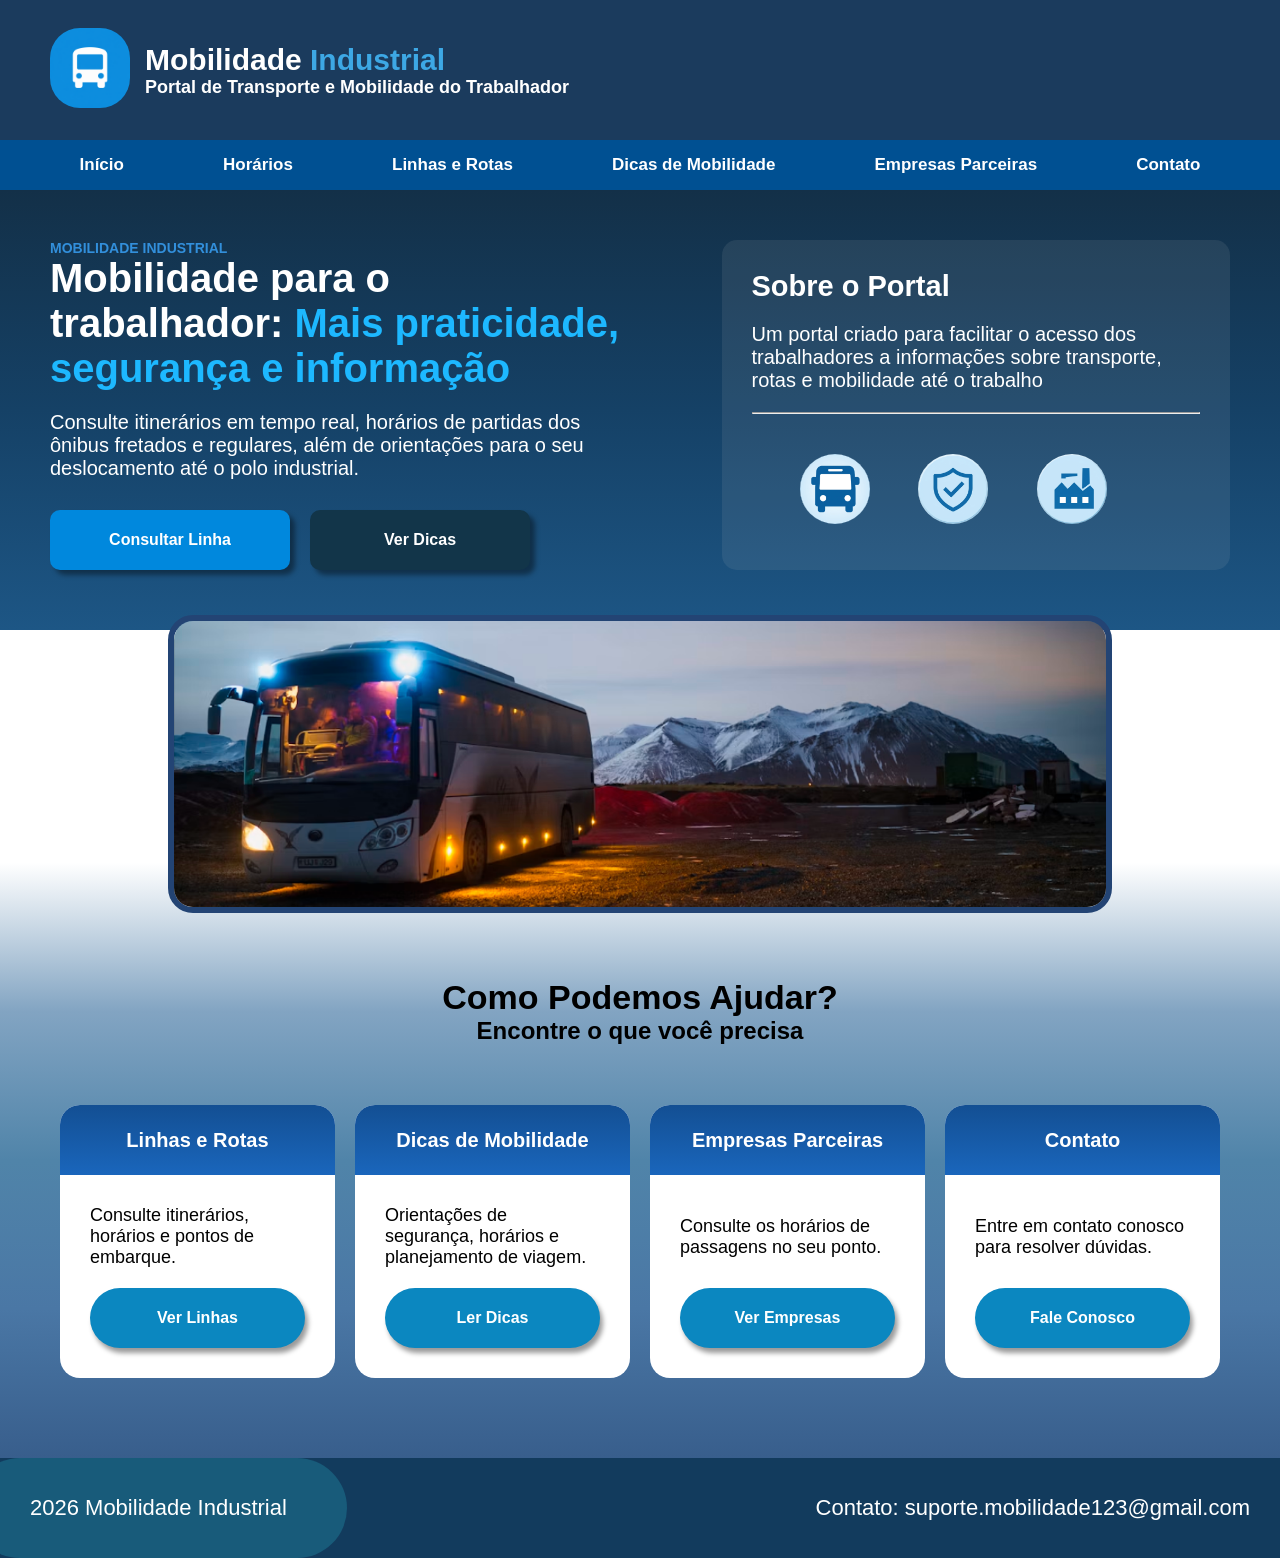
==== commit 2dc993f2: "09/10/26 Mudanças CSS Projeto" ====
--- a/index.html
+++ b/index.html
@@ -6,6 +6,7 @@
     <title>Mobilidade Industrial</title>
 
     <link rel="stylesheet" href="style.css">
+    <link rel="shortcut icon" href="imagens/favicon.ico" type="image/x-icon">
 </head>
 <body>
     <header>
@@ -32,6 +33,7 @@
 
         <section id="introducaoPaginaPrincipal">
             <article id="informacaoPaginaPrincipal">
+                <p id="nomeMobilidadeIndustrial">MOBILIDADE INDUSTRIAL</p>
                 <h2 id="mobilidadeTrabalhadorPaginaPrincipal">Mobilidade para o trabalhador: <span id="maisPraticidadePaginaPrincipal">Mais praticidade, segurança e informação</span></h2>
                 <p class="textoSobrePortal">Consulte itinerários em tempo real, horários de partidas dos ônibus fretados e regulares, além de orientações para o seu deslocamento até o polo industrial.</p>
 
--- a/style.css
+++ b/style.css
@@ -25,6 +25,11 @@
     display: flex;
     align-items: center;
     gap: 15px;
+}
+#nomeMobilidadeIndustrial {
+    color: #328fdb;
+    font-weight: 800;
+    font-size: 14px;
 }
 .iconeOnibus {
     width: 80px;
@@ -189,7 +194,6 @@
     padding: 30px;
     margin-top: 20px;
 }
-
 #areaTiposDeAjudas article a:hover {
     background-color: rgb(20, 114, 173);
     box-shadow: 1px 2px 2px rgb(0, 0, 0, 0.4);
@@ -360,6 +364,299 @@
 
 
 
+/* ---- Página Horários ---- */
+#mainPaginaHorario {
+    background-color: rgb(243, 245, 247);
+}
+#tituloPaginaHorarios {
+    font-size: 36px;
+    font-weight: 800;
+}
+#subtituloPaginaHorarios {
+    font-size: 24px;
+    font-weight: 600;
+}
+#areaConsultaDeHorarios {
+    background-color: white;
+    box-shadow: 3px 5px 5px rgb(0, 0, 0, 0.3);
+    padding: 50px;
+    margin: 30px 0 30px 0;
+    border-radius: 10px;
+}
+#consultarHorario {
+    font-size: 28px;
+    margin: -20px 0 25px 0;
+}
+#pontoEmbarque {
+    font-size: 20px;
+}
+#inputConsultaHorario {
+    margin: 10px 0 0 0;
+}
+#areaHorariosNoPonto h2 {
+    margin: -10px 0 0 0;
+    font-size: 28px;
+    color: white;
+}
+#nomePonto {
+    margin: 10px 0 25px 0;
+    font-size: 24px;
+    font-weight: 600;
+    color: white;
+}
+#areaHorariosNoPonto {
+    background-color: #0b5694;
+    padding: 40px;
+    border-radius: 10px;
+}
+#areaHorariosPonto {
+    display: flex;
+    justify-content: space-around;
+}
+#areaHorariosPonto {
+    background-color: white;
+    margin: 0 -40px -40px -40px;
+    border-radius: 10px;
+    padding: 20px;
+}
+
+#botaoBuscar {
+    padding: 20px 50px;
+    border-radius: 10px;
+    border: none;
+    background-color: rgb(2, 126, 202);
+    box-shadow: 3px 5px 5px rgb(0, 0, 0, 0.4);
+    color: white;
+    font-size: 16px;
+}
+#botaoBuscar:hover {
+    background-color: rgb(20, 114, 173);
+    box-shadow: 1px 2px 2px rgb(0, 0, 0, 0.4);
+}
+
+
+#exemploLinha1, #exemploLinha2 {
+    max-height: 500%;
+    width: 48%;
+    padding: 20px;
+    background-color: rgb(238, 242, 245);
+    border-radius: 20px;
+}
+.tituloExemploLinha {
+    font-weight: 800;
+    font-size: 22px;
+}
+#proximasPassagens {
+    margin: 40px 0 0 0;
+    font-size: 20px;
+    font-weight: 600;
+}
+#areaHorarios {
+    display: flex;
+    justify-content: space-around;
+    flex-wrap: wrap;
+    background-color: white;
+    margin-top: 20px;
+    padding: 15px;
+    border-radius: 10px;
+}
+#areaHorarios p {
+    display: flex;
+    justify-content: center;
+    align-items: center;
+    margin: 10px;
+    background-color: rgb(205, 212, 223);
+    width: 10%;
+    border-radius: 10px;
+    padding: 15px 40px;
+    box-shadow: 3px 5px 5px rgb(0, 0, 0, 0.4);
+}
+
+#botaoVerTodos1, #botaoVerTodos2 {
+    margin: 10px;
+    width: 94%;
+    border-radius: 10px;
+    border: none;
+    background-color: rgb(2, 126, 202);
+    color: white;
+    font-size: 16px;
+    padding: 15px;
+    box-shadow: 3px 5px 5px rgb(0, 0, 0, 0.4);
+}
+#botaoVerTodos1:hover, #botaoVerTodos2:hover {
+    background-color: rgb(20, 114, 173);
+    box-shadow: 1px 2px 2px rgb(0, 0, 0, 0.4);
+}
+
+
+
+/* ---- Página Linhas e Rotas ---- */
+#mainPaginaLinhas {
+    background-color: rgb(243, 245, 247);
+}
+#tituloLinhasRotas {
+    font-size: 36px;
+    font-weight: 800;
+}
+#subtituloPaginaLinhasRotas {
+    font-size: 24px;
+    font-weight: 600;
+}
+#secaoConsultarLinha {
+    background-color: white;
+    box-shadow: 3px 5px 5px rgb(0, 0, 0, 0.3);
+    padding: 50px;
+    border-radius: 10px;
+    margin: 30px 0 20px 0;
+}
+#consultarLinha {
+    font-size: 28px;
+    margin: -20px 0 25px 0;
+    font-weight: 600;
+}
+#inputConsultarLinha {      
+    margin: 10px 0 0 0;
+}
+#descricaoRota {
+    color: white;
+    padding: 0 0 30px 0;
+}
+#descricaoRota p {
+    font-size: 22px;
+}
+#nomeLinha {
+    font-size: 30px;
+    margin-top: 10px;
+}
+#areaLinhasRotas {
+    background-color: #0b5694;
+    padding: 40px;
+    border-radius: 10px;
+    margin: 30px 0 0 0;
+    box-shadow: 3px 5px 5px rgb(0, 0, 0, 0.2);
+}
+#areaTrajeto {
+    display: flex;
+    align-items: center;
+    flex-direction: row;
+    justify-content: space-around;
+    background-color: white;
+    margin: 0 -40px -40px -40px;
+    border-radius: 8px;
+    max-height: 700px;
+}
+
+#divisaoTrajeto {
+    display: flex;
+    flex-direction: column;
+    align-items: center;
+    background-color: rgb(243, 245, 247);
+    padding: 20px;
+    border-radius: 20px;
+    width: 48%;
+    height: 400px;
+    box-shadow: -4px 5px 5px 4px rgb(0, 0, 0, 0.2);
+}
+#divisaoTrajeto2 {
+    display: flex;
+    flex-direction: row;
+    align-items: flex-start;
+    background-color: rgb(243, 245, 247);
+    padding: 20px;
+    margin: 20px 0;
+    height: 400px;
+    border-radius: 20px;
+    width: 48%;
+    box-shadow: -4px 5px 5px 4px rgb(0, 0, 0, 0.2);
+}
+#pontosNoMapa {
+    display: flex;
+    flex-direction: column;
+    margin: 24px;
+}
+#pontosNoMapa h3 {
+    font-size: 30px;
+    margin: 0 0 20px 0;
+    font-weight: 700;
+}
+#pontosDeEmbarque {
+    font-size: 23px;
+}
+#pontosNoMapa strong {
+    font-size: 23px;
+}
+#pontosNoMapa p {
+    font-size: 22px;
+    margin-bottom: 10px;
+}
+#imagemMapa {
+    width: 42%;
+    margin: 20px;
+    border-radius: 30px;
+}
+#trajetoLinha {
+    font-size: 34px;
+    font-weight: 700;
+    margin: 10px 0 20px 0;
+}
+#divisaoTrajeto p {
+    font-size: 20px;
+    text-align: center;
+}
+#pontos {
+    display: flex;
+    flex-direction: row;
+    gap: 20px;
+    margin-top: 20px;
+    flex-wrap: wrap;
+    justify-content: center;
+}
+#pontos p {
+    background-color: rgb(54, 99, 150);
+    color: white;
+    border-radius: 40px;
+    padding: 20px;
+    width: 300px;
+}
+
+
+/* ---- Empresas Parceiras ---- */
+#introducaoPaginaEmpresas h1 {
+    font-size: 36px;
+    text-align: center;
+    font-weight: 800;
+}
+#subtituloEmpresas {
+    font-size: 24px;
+    text-align: center;
+}
+#listaEmpresas {
+    display: flex;
+    justify-content: space-around;
+    padding: 30px;
+    list-style-type: none;
+    margin-top: 20px;
+}
+#listaEmpresas li {
+    padding: 30px;
+    background-color: #eff5fa;
+    border-radius: 20px;
+}
+#listaEmpresas p {
+    margin: 10px 0;
+}
+.nomeCidade {
+    font-weight: 700;
+}
+.botaoSaibaMais {
+    padding: 20px;
+    border-radius: 10px;
+    width: 55%;
+    background-color: rgb(65, 143, 189);
+}
+
+
+/* Footer */
 
 footer {
     display: flex;
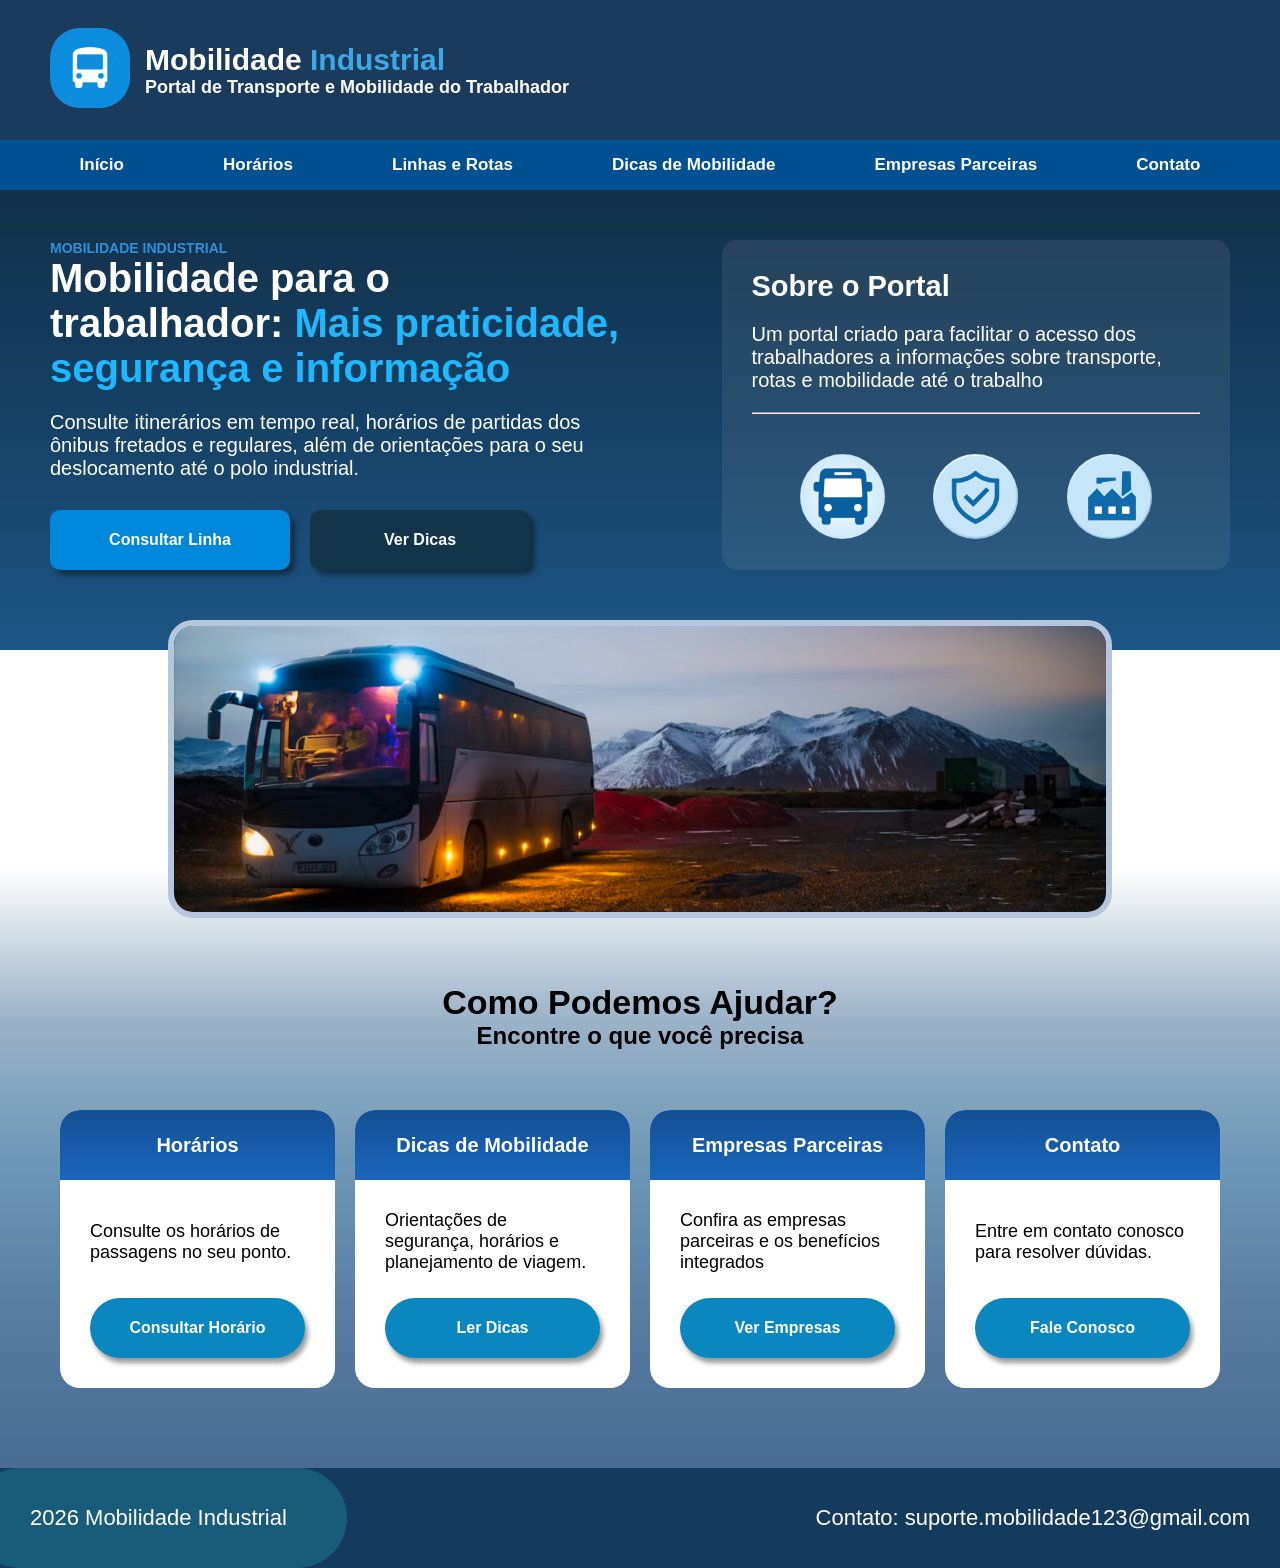
==== commit 05c380f7: "12/10/26 Mudanças CSS e JavaScript" ====
--- a/index.html
+++ b/index.html
@@ -74,11 +74,11 @@
                 <div id="areaTiposDeAjudas">
                     <article>
                         <div class="areaTipoAjuda">
-                            <h3>Linhas e Rotas</h3>
+                            <h3>Horários</h3>
                         </div>
                         
-                        <p>Consulte itinerários, horários e pontos de embarque.</p>
-                        <a href="linhas.html">Ver Linhas</a>
+                        <p>Consulte os horários de passagens no seu ponto.</p>
+                        <a href="linhas.html">Consultar Horário</a>
                     </article>
                     <article>
                         <div class="areaTipoAjuda">
@@ -93,7 +93,7 @@
                             <h3>Empresas Parceiras</h3>
                         </div>
 
-                        <p>Consulte os horários de passagens no seu ponto.</p>
+                        <p>Confira as empresas parceiras e os benefícios integrados</p>
                         <a href="empresas.html">Ver Empresas</a>
                     </article>
                     <article>
--- a/style.css
+++ b/style.css
@@ -76,17 +76,16 @@
 #introducaoPaginaPrincipal {
     display: flex;
     background: linear-gradient(#133048, #154166, #1d5685);
-    margin: -50px;
-    margin-bottom: 0;
-    max-height: 650px;
-    padding-bottom: 10px;
+    margin: -50px -50px 0 -50px;
+    max-height: 700px;
+    padding-bottom: 30px;
 }
 
 #imagemOnibus {
     width: 80%;
-    margin-top: -15px;
+    margin-top: -30px;
     border-radius: 25px;
-    border: solid 6px rgb(35, 68, 116);
+    border: solid 6px rgb(182, 198, 221);
 }
 #areaImagemOnibusPaginaPrincipal {
     display: flex;
@@ -116,11 +115,11 @@
 }
 #areaIconesPaginaPrincipal {
     display: flex;
-    width: 90%;
+    width: 100%;
     justify-content: space-evenly;
 }
 .iconePaginaPrincipal {
-    width: calc(5% + 50px);
+    width: 85px;
     margin-top: 20px;
     border-radius: calc(100%);
 }
@@ -143,7 +142,7 @@
 
 /* Área como podemos ajudar*/
 #areaComoPodemosAjudar {
-    background: linear-gradient(rgba(250, 253, 255, 0.08), rgb(130, 164, 194),rgb(80, 132, 169), rgb(74, 119, 165), rgb(56, 94, 140));
+    background: linear-gradient(rgba(250, 253, 255, 0.08), rgb(156, 179, 199),rgb(107, 150, 181), rgb(88, 124, 160), rgb(73, 107, 148));
     margin: -50px -50px -50px -50px;
     padding: 80px 50px 70px 50px;
 }
@@ -187,12 +186,11 @@
     font-size: 16px;
     text-decoration: none;
     font-weight: 600;
-    width: 100%;
     height: 10px;
     border-radius: 30px;
     box-shadow: 3px 5px 5px rgb(0, 0, 0, 0.4);
     padding: 30px;
-    margin-top: 20px;
+    margin-top: 25px;
 }
 #areaTiposDeAjudas article a:hover {
     background-color: rgb(20, 114, 173);
@@ -206,7 +204,6 @@
     background: linear-gradient(rgb(19, 79, 147), rgb(26, 102, 188));
     margin: 0 -30px 30px -30px;
     border-radius: 20px 20px 0 0;
-    width: calc(100% + 60px);
     height: 70px;
     padding: 15px;
 }
@@ -274,6 +271,560 @@
     box-shadow: 2px 2px 2px rgb(0, 0, 0, 0.4);
 }
 
+
+
+/* ---- Página Horários ---- */
+#mainPaginaHorario {
+    background-color: rgb(243, 245, 247);
+}
+#tituloPaginaHorarios {
+    font-size: 36px;
+    font-weight: 800;
+}
+#subtituloPaginaHorarios {
+    font-size: 22px;
+    font-weight: 500;
+}
+#areaConsultaDeHorarios {
+    background-color: white;
+    box-shadow: 4px 6px 7px rgb(0, 0, 0, 0.2);
+    padding: 60px 40px 40px 40px;
+    margin: 30px 0 30px 0;
+    border-radius: 10px;
+    border-left: solid 6px rgb(16, 63, 110);
+}
+#consultarHorario {
+    font-size: 28px;
+    margin: -20px 0 20px 0;
+}
+#pontoEmbarque {
+    font-size: 20px;
+    font-weight: 100;
+}
+#inputConsultaHorario {
+    margin: 10px 20px 0 0;
+    width: 45%;
+}
+#areaHorariosNoPonto h2 {
+    font-size: 28px;
+    padding: 35px 0 0 40px;
+    color: white;
+}
+#nomePonto {
+    padding: 10px 0 35px 40px;
+    font-size: 24px;
+    font-weight: 600;
+    color: white;
+}
+#areaHorariosNoPonto {
+    margin-top: 40px;
+    background: linear-gradient(to right, #003f72, #024c89, #015fac);
+    border-radius: 10px;
+    box-shadow: 4px 6px 5px rgb(0, 0, 0, 0.2);
+    border: solid 3px #003f72;
+}
+#areaHorariosPonto {
+    display: grid;
+    grid-template-columns: repeat(auto-fit, minmax(280px, 1fr));
+    background-color: white;
+    gap: 20px;
+    border-radius: 10px;
+    padding: 20px;
+}
+
+.botaoBuscar {
+    padding: 18px 70px;
+    border-radius: 10px;
+    border: none;
+    background-color: rgb(2, 126, 202);
+    box-shadow: 3px 5px 5px rgb(0, 0, 0, 0.4);
+    color: white;
+    text-decoration: none;
+    font-size: 17px;
+    font-weight: 700;
+    cursor: pointer;
+}
+.botaoBuscar:hover {
+    background-color: rgb(20, 114, 173);
+    box-shadow: 1px 2px 2px rgb(0, 0, 0, 0.2);
+}
+#botaoConsultarHorario {
+    width: 100%;
+    text-align: center;
+}
+
+#exemploLinha1, #exemploLinha2 {
+    width: 100%;
+    padding: 20px;
+    background-color: rgb(238, 242, 245);
+    border-radius: 20px;
+    box-shadow: 3px 5px 5px rgb(0, 0, 0, 0.2);
+}
+.todosHorarios {
+    background-color: white;
+    display: grid;
+    margin-top: 20px;
+    padding-bottom: 20px;
+    border-radius: 10px;
+}
+.tituloExemploLinha {
+    font-weight: 800;
+    text-align: center;
+    font-size: 22px;
+    color: #031f38;
+}
+.proximasPassagens {
+    margin: 20px 0 -30px 0;
+    font-size: 20px;
+    text-align: center;
+    font-weight: 600;
+    color: #052846;
+}
+.areaHorarios {
+    display: grid;
+    grid-template-columns: repeat(3, 1fr);
+    margin-top: 20px;
+    padding: 15px;
+    border-radius: 10px;
+}
+
+#horariosExtras1, #horariosExtras2 {
+    display: none;
+    grid-template-columns: repeat(3, 1fr);
+    margin-top: -30px;
+    padding: 15px;
+    border-radius: 10px;
+}
+
+@media (max-width: 968px) {
+    .areaHorarios, #horariosExtras1, #horariosExtras2 {
+        grid-template-columns: repeat(3, 1fr);
+    }
+    #inputConsultaHorario {
+        width: 100%;
+        margin-bottom: 15px;
+    }
+}
+
+#horariosExtras1 p, #horariosExtras2 p {
+    display: flex;
+    justify-content: center;
+    align-items: center;
+    margin: 5px;
+    background-color: rgb(205, 212, 223);
+    border-radius: 10px;
+    padding: 12px 5px;
+    box-shadow: 3px 5px 5px rgb(0, 0, 0, 0.3);
+}
+.areaHorarios p {
+    display: flex;
+    justify-content: center;
+    align-items: center;
+    margin: 5px;
+    background-color: rgb(205, 212, 223);
+    border-radius: 10px;
+    padding: 12px 5px;
+    box-shadow: 3px 5px 5px rgb(0, 0, 0, 0.3);
+}
+
+#botaoVerTodos1, #botaoVerTodos2 {
+    margin: 0 25px;
+    border-radius: 10px;
+    border: none;
+    background-color: rgb(2, 126, 202);
+    color: white;
+    font-size: 16px;
+    padding: 15px;
+    box-shadow: 3px 5px 5px rgb(0, 0, 0, 0.4);
+    cursor: pointer;
+}
+#botaoVerTodos1:hover, #botaoVerTodos2:hover {
+    background-color: rgb(20, 114, 173);
+    box-shadow: 1px 2px 2px rgb(0, 0, 0, 0.4);
+}
+
+
+
+/* ---- Página Linhas e Rotas ---- */
+#mainPaginaLinhas {
+    background-color: rgb(243, 245, 247);
+}
+#tituloLinhasRotas {
+    font-size: 36px;
+    font-weight: 800;
+}
+#subtituloPaginaLinhasRotas {
+    font-size: 22px;
+    font-weight: 500;
+}
+#secaoConsultarLinha {
+    background-color: white;
+    box-shadow: 3px 5px 5px rgb(0, 0, 0, 0.3);
+    padding: 40px;
+    border-radius: 10px;
+    margin: 30px 0 20px 0;
+    border-left: solid 6px rgb(16, 63, 110);
+}
+#consultarLinha {
+    font-size: 28px;
+    font-weight: 600;
+    margin-bottom: 20px;
+}
+#inputConsultarLinha {      
+    margin: 10px 20px 0 0;
+    width: 45%;
+}
+#descricaoRota {
+    color: white;
+    padding: 0 0 30px 0;
+}
+#descricaoRota p {
+    font-size: 20px;
+}
+#nomeLinha {
+    font-size: 30px;
+    margin-top: 10px;
+}
+#areaLinhasRotas {
+    background: linear-gradient(to right, #003f72, #024c89, #015fac);
+    padding: 40px;
+    border-radius: 10px;
+    margin: 30px 0 0 0;
+    box-shadow: 3px 5px 5px rgb(0, 0, 0, 0.2);
+}
+#areaTrajeto {
+    display: grid;
+    grid-template-columns: 1fr 1.3fr;
+    gap: 30px;
+    background-color: white;
+    margin: 0 -40px -40px -40px;
+    padding: 30px 40px;
+    border-radius: 8px;
+}
+
+#divisaoTrajeto {
+    display: flex;
+    flex-direction: column;
+    background-color: rgb(243, 245, 247);
+    padding: 30px;
+    border-radius: 20px;
+    box-shadow: 5px 7px 8px rgb(0,0,0,0.2);
+}
+#divisaoTrajeto2 {
+    display: flex;
+    align-items: stretch;
+    gap: 25px;
+    background-color: rgb(243, 245, 247);
+    padding: 20px;
+    border-radius: 20px;
+    box-shadow: 5px 7px 8px rgb(0,0,0,0.2);
+}
+#trajetoLinha, #pontosDeEmbarque {
+    font-size: 26px;
+    font-weight: 700;
+    color: #052846;
+}
+#resumoTrajeto {
+    display: flex;
+    gap: 15px;
+    margin: 15px 0 30px 0;
+}
+#resumoTrajeto p {
+    flex: 1;
+    background-color: white;
+    padding: 12px 15px;
+    border-radius: 12px;
+    font-size: 18px;
+    font-weight: 600;
+    color: #052846;
+    box-shadow: 2px 3px 4px rgb(0, 0, 0, 0.15);
+}
+#resumoTrajeto strong {
+    display: block;
+    font-size: 12px;
+    letter-spacing: 1px;
+    color: rgb(11, 87, 160);
+    margin-bottom: 3px;
+}
+#pontosDeEmbarque {
+    margin-bottom: 25px;
+}
+#pontos li {
+    display: flex;
+    line-height: 20px;
+    margin-bottom: 14px;
+    font-size: 18px;
+    font-weight: 600;
+    color: #052846;
+}
+#divisaoTrajeto .botaoBuscar {
+    margin-top: auto;
+    text-align: center;
+    padding: 18px 30px;
+}
+#imagemMapa {
+    width: 48%;
+    height: auto;
+    align-self: center;
+    border-radius: 12px;
+}
+#pontosNoMapa {
+    flex: 1;
+    display: flex;
+    flex-direction: column;
+    justify-content: center;
+}
+#pontosNoMapa h3 {
+    font-size: 24px;
+    margin: 0 0 20px 0;
+    font-weight: 700;
+    color: #052846;
+}
+#pontosNoMapa ol li {
+    display: flex;
+    align-items: center;
+    gap: 12px;
+    margin-bottom: 18px;
+    list-style: none;
+    font-size: 18px;
+    font-weight: 500;
+}
+#pontosNoMapa strong {
+    flex-shrink: 0;
+    display: flex;
+    justify-content: center;
+    align-items: center;
+    width: 32px;
+    height: 32px;
+    border-radius: 50%;
+    background-color: rgb(13, 53, 86);
+    color: white;
+    font-size: 15px;
+}
+@media (max-width: 1100px) {
+    #areaTrajeto {
+        grid-template-columns: 1fr;
+    }
+}
+
+
+/* Dicas de mobilidade */
+#introducaoPaginaDicas {
+    text-align: center;
+    margin-bottom: 30px;
+}
+#segurancaBemEstar {
+    color: rgb(11, 87, 160);
+    font-size: 14px;
+    font-weight: 800;
+    letter-spacing: 1px;
+}
+#tituloDicas {
+    font-size: 36px;
+    font-weight: 800;
+}
+#subtituloDicas {
+    font-size: 20px;
+}
+
+#areaDicas {
+    gap: 25px;
+    background-color: rgb(223, 231, 239);
+    padding: 30px;
+    border-radius: 20px;
+}
+#areaDicas article {
+    background-color: white;
+    padding: 25px;
+    border-radius: 15px;
+    box-shadow: 3px 5px 5px rgb(0,0,0,0.3);
+}
+#areaDicas article h3 {
+    color: rgb(11, 87, 160);
+    font-size: 22px;
+    text-align: center;
+    font-weight: 700;
+    margin: 0 0 15px 0;
+}
+#areaDicas article p{
+    font-size: 20px;
+    line-height: 25px;
+}
+#botaoVerMais {
+    padding: 18px 70px;
+    border: none;
+    border-radius: 10px;
+    margin: 30px 0;
+    background-color: rgb(2, 126, 202);
+    color: white;
+    font-size: 18px;
+    font-weight: 600;
+    box-shadow: 3px 5px 5px rgb(0, 0, 0, 0.4);
+    cursor: pointer;
+}
+#botaoVerMais:hover {
+    background-color: rgb(20, 114, 173);
+    box-shadow: 1px 2px 2px rgb(0, 0, 0, 0.4);
+}
+#dicas1, #dicasExtras {
+    display: grid;
+    grid-template-columns: repeat(3, 1fr);
+    gap: 25px;
+}
+#dicasExtras {
+    display: none;
+}
+#areaBotaoVerMais {
+    display: flex;
+    justify-content: center;
+}
+
+#areaSugestao {
+    background-color: #0d3556;
+    padding: 30px;
+    border-radius: 20px;
+    margin-top: 30px;
+    display: flex;
+    justify-content: space-between;
+}
+#areaSugestao b {
+    color: white;
+    font-size: 24px;
+}
+#areaSugestao p {
+    color: white;
+    font-size: 18px;
+    margin: 5px 0;
+}
+#botaoSugestao {
+    background-color: rgb(12, 97, 150);
+    color: white;
+    display: flex;
+    align-items: center;
+    padding: 15px 50px;
+    border-radius: 10px;
+    font-size: 18px;
+    font-weight: 600;
+    box-shadow: 3px 5px 5px rgb(0, 0, 0, 0.4);
+    text-decoration: none;
+}
+#botaoSugestao:hover {
+    background-color: rgb(16, 123, 189);
+    box-shadow: 1px 2px 2px rgb(0, 0, 0, 0.4);
+}
+
+
+/* ---- Empresas Parceiras ---- */
+
+#mainPaginaEmpresas {
+    background-color: #eaeef1;
+}
+#introducaoPaginaEmpresas h1 {
+    font-size: 36px;
+    text-align: center;
+    font-weight: 800;
+}
+#subtituloEmpresas {
+    font-size: 24px;
+    text-align: center;
+}
+#listaEmpresas {
+    display: grid;
+    grid-template-columns: repeat(auto-fit, minmax(250px, 1fr));
+    padding: 20px;
+    list-style-type: none;
+    margin-top: 20px;
+    gap: 20px;
+}
+#listaEmpresas li {
+    padding: 30px;
+    border-radius: 20px;
+    box-shadow: 0px 5px 6px rgb(0, 0, 0, 0.3);
+}
+#listaEmpresas p {
+    margin: 10px 0;
+}
+.nomeCidade {
+    font-weight: 700;
+    font-size: 17px;
+    color: rgb(9, 49, 110);
+    padding-top: 40px;
+}
+#listaEmpresas .botaoSaibaMais {
+    padding: 15px 60px;
+    border-radius: 10px;
+    width: 100%;
+    border: 0;
+    font-weight: 700;
+    font-size: 14px;
+    color: white;
+    background-color: rgb(20, 114, 173);
+    cursor: pointer;
+    box-shadow: 2px 4px 5px rgb(0, 0, 0, 0.4);
+}
+#listaEmpresas .botaoSaibaMais:hover {
+    background-color: #0d5fa3;
+    box-shadow: 1px 2px 2px rgb(0, 0, 0, 0.3);
+}
+#explicacaoSobreEmpresa {
+    display: none;
+    align-items: center;
+    gap: 40px;
+    background-color: white;
+    margin: 10px 30px;
+    padding: 25px 30px;
+    border-left: 4px solid rgb(20, 114, 173);
+    box-shadow: 3px 4px 7px rgb(0, 0, 0, 0.15);
+    border-radius: 15px;
+}
+
+#areaBotaoFechar {
+    display: flex;
+    width: 47%;
+    justify-content: flex-end;
+}
+#botaoFecharResumo {
+    padding: 13px 30px;
+    font-size: 15px;
+    color: white;
+    border: none;
+    border-radius: 10px;
+    background-color: rgb(23, 104, 155);
+    cursor: pointer;
+    box-shadow: 3px 5px 5px rgb(0, 0, 0, 0.4);
+}
+#botaoFecharResumo:hover {
+    background-color: #0a4a7d;
+    box-shadow: 1px 2px 2px rgb(0, 0, 0, 0.4);
+}
+
+#empresa1 h3, #nomeEmpresa1 {
+    color: rgb(209, 16, 16);
+    font-size: 30px;
+    font-weight: 800;
+}
+#empresa2 h3, #nomeEmpresa2 {
+    color: rgb(137, 14, 14);
+    font-size: 30px;
+    font-weight: 800;
+}
+#empresa3 h3, #nomeEmpresa3 {
+    color: rgb(14, 40, 118);
+    font-size: 30px;
+    font-weight: 800;
+}
+
+#conteudoEmpresa {
+    padding-left: 30px;
+    min-width: 600px;
+    font-size: 16px;
+    line-height: 1.5;
+}
+#sobreEmpresa ul li {
+    margin-top: 8px;
+}
+
+
 /* Página de contato*/
 
 #areaCentralAtendimento {
@@ -281,25 +832,30 @@
     background-color: rgb(227, 234, 240);
     flex-direction: column;
     align-items: center;
-    padding: 30px;
-    width: 90%;
-    margin-left: 5%;
+    padding: 50px;
+    max-width: 1150px;
+    margin: 0 auto;
     border-radius: 20px;
 }
 #areaInputs {
-    margin-top: 50px;
+    display: grid;
+    grid-template-columns: repeat(auto-fit, minmax(48%, 1fr));;
+    gap: 0 25px;
+    width: 100%;
+    margin-top: 30px;
 }
 #areaCentralAtendimento h3 {
     font-weight: 100;
+    font-size: 20px;
+    text-align: center;
     max-width: 560px;
-    margin-bottom: -30px;
 }
 #textoCentralAtendimento {
     font-size: 22px;
 }
 #faleConosco {
     color: rgb(40, 78, 122);
-    font-weight: 1000;
+    font-weight: 800;
 }
 #centralAtendimentoTitulo {
     font-size: 36px;
@@ -317,342 +873,65 @@
 input, textarea {
     padding: 15px;
     font-weight: 100;
-    width: 550px;
+    width: 100%;
     border-radius: 10px;
     font-size: 18px;
-    border: solid 1.5px gray;
-}
+    border: solid 1px gray;
+}
+#divisaoMensagem {
+    grid-column: 1/-1;
+}
+
 #botaoEnviar {
     padding: 15px;
-    width: 550px;
+    width: 100%;
     margin: 30px;
     margin-bottom: 40px;
     border-radius: 10px;
     border: none;
     color: white;
     font-size: 20px;
+    background-color: rgb(20, 114, 173);
+    cursor: pointer;
+    box-shadow: 3px 5px 5px rgb(0, 0, 0, 0.4);
+}
+#botaoEnviar:hover {
     background-color: #0d5fa3;
+    box-shadow: 1px 2px 2px rgb(0, 0, 0, 0.4);
+}
+#contatoSuporte {
+    display: grid;
+    grid-template-columns: repeat(auto-fit, minmax(48.5%, 1fr));
+    gap: 25px;
+    width: 100%;
+    justify-content: center;
 }
 #mensagem {
     height: 200px;
 }
-#emailSuporte, #telefoneSuporte {
+#emailSuporte, #telefoneSuporte {    
     border: solid, 1px;
-    width: 550px;
-    height: 150px;
+    height: 130px;
     background-color: white;
-    border-radius: 10px;
+    border-radius: 15px;
     text-align: center;
     margin-bottom: 20px;
+    border: solid 3px #0d5fa3;
 }
 #emailSuporte p, #telefoneSuporte p {
     font-size: 20px;
     padding: 10px;
-    margin: 10px;
     height: 40px;
-    color: white;
-    margin: 0;
+    margin-bottom: 20px;
+    color: white;
     border-radius: 8px 8px 0px 0px;
     background-color: #0d5fa3;
 }
 #emailSuporte strong, #telefoneSuporte strong {
     font-size: 21px;
-    font-weight: 1000;
+    font-weight: 800;
     color: rgb(26, 87, 128);
     text-decoration: underline;
-}
-
-
-
-/* ---- Página Horários ---- */
-#mainPaginaHorario {
-    background-color: rgb(243, 245, 247);
-}
-#tituloPaginaHorarios {
-    font-size: 36px;
-    font-weight: 800;
-}
-#subtituloPaginaHorarios {
-    font-size: 24px;
-    font-weight: 600;
-}
-#areaConsultaDeHorarios {
-    background-color: white;
-    box-shadow: 3px 5px 5px rgb(0, 0, 0, 0.3);
-    padding: 50px;
-    margin: 30px 0 30px 0;
-    border-radius: 10px;
-}
-#consultarHorario {
-    font-size: 28px;
-    margin: -20px 0 25px 0;
-}
-#pontoEmbarque {
-    font-size: 20px;
-}
-#inputConsultaHorario {
-    margin: 10px 0 0 0;
-}
-#areaHorariosNoPonto h2 {
-    margin: -10px 0 0 0;
-    font-size: 28px;
-    color: white;
-}
-#nomePonto {
-    margin: 10px 0 25px 0;
-    font-size: 24px;
-    font-weight: 600;
-    color: white;
-}
-#areaHorariosNoPonto {
-    background-color: #0b5694;
-    padding: 40px;
-    border-radius: 10px;
-}
-#areaHorariosPonto {
-    display: flex;
-    justify-content: space-around;
-}
-#areaHorariosPonto {
-    background-color: white;
-    margin: 0 -40px -40px -40px;
-    border-radius: 10px;
-    padding: 20px;
-}
-
-#botaoBuscar {
-    padding: 20px 50px;
-    border-radius: 10px;
-    border: none;
-    background-color: rgb(2, 126, 202);
-    box-shadow: 3px 5px 5px rgb(0, 0, 0, 0.4);
-    color: white;
-    font-size: 16px;
-}
-#botaoBuscar:hover {
-    background-color: rgb(20, 114, 173);
-    box-shadow: 1px 2px 2px rgb(0, 0, 0, 0.4);
-}
-
-
-#exemploLinha1, #exemploLinha2 {
-    max-height: 500%;
-    width: 48%;
-    padding: 20px;
-    background-color: rgb(238, 242, 245);
-    border-radius: 20px;
-}
-.tituloExemploLinha {
-    font-weight: 800;
-    font-size: 22px;
-}
-#proximasPassagens {
-    margin: 40px 0 0 0;
-    font-size: 20px;
-    font-weight: 600;
-}
-#areaHorarios {
-    display: flex;
-    justify-content: space-around;
-    flex-wrap: wrap;
-    background-color: white;
-    margin-top: 20px;
-    padding: 15px;
-    border-radius: 10px;
-}
-#areaHorarios p {
-    display: flex;
-    justify-content: center;
-    align-items: center;
-    margin: 10px;
-    background-color: rgb(205, 212, 223);
-    width: 10%;
-    border-radius: 10px;
-    padding: 15px 40px;
-    box-shadow: 3px 5px 5px rgb(0, 0, 0, 0.4);
-}
-
-#botaoVerTodos1, #botaoVerTodos2 {
-    margin: 10px;
-    width: 94%;
-    border-radius: 10px;
-    border: none;
-    background-color: rgb(2, 126, 202);
-    color: white;
-    font-size: 16px;
-    padding: 15px;
-    box-shadow: 3px 5px 5px rgb(0, 0, 0, 0.4);
-}
-#botaoVerTodos1:hover, #botaoVerTodos2:hover {
-    background-color: rgb(20, 114, 173);
-    box-shadow: 1px 2px 2px rgb(0, 0, 0, 0.4);
-}
-
-
-
-/* ---- Página Linhas e Rotas ---- */
-#mainPaginaLinhas {
-    background-color: rgb(243, 245, 247);
-}
-#tituloLinhasRotas {
-    font-size: 36px;
-    font-weight: 800;
-}
-#subtituloPaginaLinhasRotas {
-    font-size: 24px;
-    font-weight: 600;
-}
-#secaoConsultarLinha {
-    background-color: white;
-    box-shadow: 3px 5px 5px rgb(0, 0, 0, 0.3);
-    padding: 50px;
-    border-radius: 10px;
-    margin: 30px 0 20px 0;
-}
-#consultarLinha {
-    font-size: 28px;
-    margin: -20px 0 25px 0;
-    font-weight: 600;
-}
-#inputConsultarLinha {      
-    margin: 10px 0 0 0;
-}
-#descricaoRota {
-    color: white;
-    padding: 0 0 30px 0;
-}
-#descricaoRota p {
-    font-size: 22px;
-}
-#nomeLinha {
-    font-size: 30px;
-    margin-top: 10px;
-}
-#areaLinhasRotas {
-    background-color: #0b5694;
-    padding: 40px;
-    border-radius: 10px;
-    margin: 30px 0 0 0;
-    box-shadow: 3px 5px 5px rgb(0, 0, 0, 0.2);
-}
-#areaTrajeto {
-    display: flex;
-    align-items: center;
-    flex-direction: row;
-    justify-content: space-around;
-    background-color: white;
-    margin: 0 -40px -40px -40px;
-    border-radius: 8px;
-    max-height: 700px;
-}
-
-#divisaoTrajeto {
-    display: flex;
-    flex-direction: column;
-    align-items: center;
-    background-color: rgb(243, 245, 247);
-    padding: 20px;
-    border-radius: 20px;
-    width: 48%;
-    height: 400px;
-    box-shadow: -4px 5px 5px 4px rgb(0, 0, 0, 0.2);
-}
-#divisaoTrajeto2 {
-    display: flex;
-    flex-direction: row;
-    align-items: flex-start;
-    background-color: rgb(243, 245, 247);
-    padding: 20px;
-    margin: 20px 0;
-    height: 400px;
-    border-radius: 20px;
-    width: 48%;
-    box-shadow: -4px 5px 5px 4px rgb(0, 0, 0, 0.2);
-}
-#pontosNoMapa {
-    display: flex;
-    flex-direction: column;
-    margin: 24px;
-}
-#pontosNoMapa h3 {
-    font-size: 30px;
-    margin: 0 0 20px 0;
-    font-weight: 700;
-}
-#pontosDeEmbarque {
-    font-size: 23px;
-}
-#pontosNoMapa strong {
-    font-size: 23px;
-}
-#pontosNoMapa p {
-    font-size: 22px;
-    margin-bottom: 10px;
-}
-#imagemMapa {
-    width: 42%;
-    margin: 20px;
-    border-radius: 30px;
-}
-#trajetoLinha {
-    font-size: 34px;
-    font-weight: 700;
-    margin: 10px 0 20px 0;
-}
-#divisaoTrajeto p {
-    font-size: 20px;
-    text-align: center;
-}
-#pontos {
-    display: flex;
-    flex-direction: row;
-    gap: 20px;
-    margin-top: 20px;
-    flex-wrap: wrap;
-    justify-content: center;
-}
-#pontos p {
-    background-color: rgb(54, 99, 150);
-    color: white;
-    border-radius: 40px;
-    padding: 20px;
-    width: 300px;
-}
-
-
-/* ---- Empresas Parceiras ---- */
-#introducaoPaginaEmpresas h1 {
-    font-size: 36px;
-    text-align: center;
-    font-weight: 800;
-}
-#subtituloEmpresas {
-    font-size: 24px;
-    text-align: center;
-}
-#listaEmpresas {
-    display: flex;
-    justify-content: space-around;
-    padding: 30px;
-    list-style-type: none;
-    margin-top: 20px;
-}
-#listaEmpresas li {
-    padding: 30px;
-    background-color: #eff5fa;
-    border-radius: 20px;
-}
-#listaEmpresas p {
-    margin: 10px 0;
-}
-.nomeCidade {
-    font-weight: 700;
-}
-.botaoSaibaMais {
-    padding: 20px;
-    border-radius: 10px;
-    width: 55%;
-    background-color: rgb(65, 143, 189);
 }
 
 
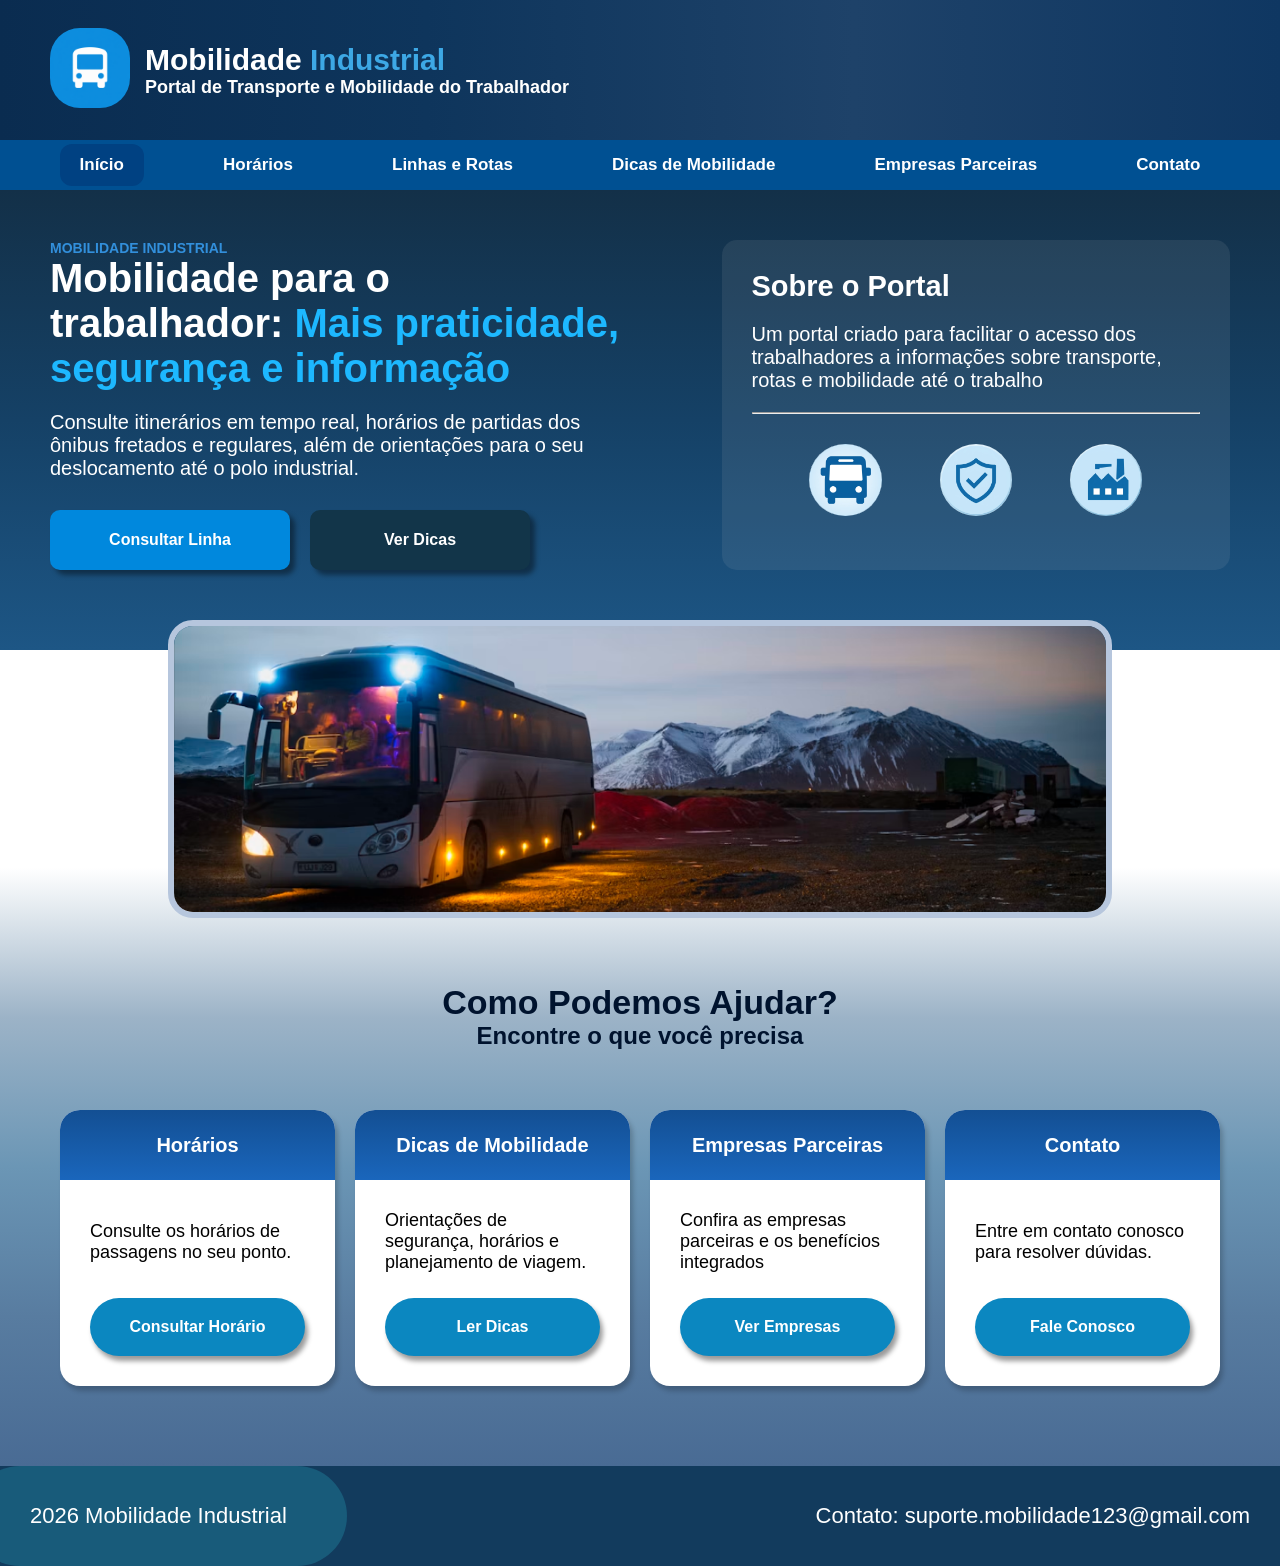
==== commit 6da52231: "12/10/26 interatividade e funções JavaScript" ====
--- a/index.html
+++ b/index.html
@@ -23,7 +23,7 @@
 
     <main>
         <nav class="barraNavegacaoPrincipal">
-            <a href="index.html">Início</a>
+            <a href="index.html" class="ativo">Início</a>
             <a href="horarios.html">Horários</a>
             <a href="linhas.html">Linhas e Rotas</a>
             <a href="dicas.html">Dicas de Mobilidade</a>
@@ -78,7 +78,7 @@
                         </div>
                         
                         <p>Consulte os horários de passagens no seu ponto.</p>
-                        <a href="linhas.html">Consultar Horário</a>
+                        <a href="horarios.html">Consultar Horário</a>
                     </article>
                     <article>
                         <div class="areaTipoAjuda">
--- a/style.css
+++ b/style.css
@@ -1,4 +1,3 @@
-/* Geral */
 * {
     margin: 0;
     padding: 0;
@@ -10,9 +9,9 @@
     margin: 0;
 }
 
-/* Header */
+/* --- Header --- */
 header {
-    background-color: rgb(27, 59, 93);
+    background: linear-gradient(to right, rgb(10, 44, 80),rgb(14, 53, 92),rgb(30, 66, 105),rgb(15, 55, 98));
     text-align: center;
     height: 140px;
     display: flex;
@@ -49,12 +48,12 @@
     color: white;
     font-size: 18px;
 }
-/* Nav */
+/* --- Nav --- */
 .barraNavegacaoPrincipal {
     display: flex;
     justify-content: space-around;
     align-items: center;
-    background-color: rgb(0, 80, 146);
+    background: rgb(0, 80, 146);
     height: 50px;
     margin: -50px;
     margin-bottom: 50px;
@@ -65,19 +64,26 @@
     text-decoration: none;
     font-weight: 600;
     font-size: 17px;
+    border-radius: 12px;
+    padding: 11px 20px;
+    margin: -11px -20px;
+    transition: transform 0.2s;
 }
 .barraNavegacaoPrincipal a:hover {
-    color: #9ad3ff;
+    color: #8acdff;
     text-decoration: underline 2px;
-}
-
-
-/* Parte Inicial do home*/
+    transform: translateY(1.5px);
+}
+.ativo {
+    background-color: rgb(0, 65, 130);
+}
+
+
+/* --- Parte Inicial do home ---*/
 #introducaoPaginaPrincipal {
     display: flex;
     background: linear-gradient(#133048, #154166, #1d5685);
     margin: -50px -50px 0 -50px;
-    max-height: 700px;
     padding-bottom: 30px;
 }
 
@@ -119,9 +125,9 @@
     justify-content: space-evenly;
 }
 .iconePaginaPrincipal {
-    width: 85px;
-    margin-top: 20px;
-    border-radius: calc(100%);
+    width: calc(5% + 50px);
+    margin-top: 10px;
+    border-radius: 100%;
 }
 #informacaoPaginaPrincipal {
     padding: 50px;
@@ -140,7 +146,7 @@
     margin-top: 20px;
 }
 
-/* Área como podemos ajudar*/
+/* --- Área como podemos ajudar --- */
 #areaComoPodemosAjudar {
     background: linear-gradient(rgba(250, 253, 255, 0.08), rgb(156, 179, 199),rgb(107, 150, 181), rgb(88, 124, 160), rgb(73, 107, 148));
     margin: -50px -50px -50px -50px;
@@ -158,11 +164,13 @@
     text-align: center;
     font-size: 34px;
     font-weight: 800;
+    color: #00132e;
 }
 #encontreOquePrecisa {
     text-align: center;
     font-size: 24px;
     font-weight: 600;
+    color: #00132e
 }
 
 #areaTiposDeAjudas article {
@@ -175,6 +183,12 @@
     width: 30%;
     padding: 0 30px 30px 30px;
     border-radius: 20px;
+    box-shadow: 3px 5px 5px rgb(0, 0, 0, 0.2);
+    transition: transform 0.3s;
+}
+#areaTiposDeAjudas article:hover {
+    transform: translateY(-5px);
+    box-shadow: 4px 8px 10px rgb(0, 0, 0, 0.2);
 }
 
 #areaTiposDeAjudas article a {
@@ -186,10 +200,9 @@
     font-size: 16px;
     text-decoration: none;
     font-weight: 600;
-    height: 10px;
     border-radius: 30px;
     box-shadow: 3px 5px 5px rgb(0, 0, 0, 0.4);
-    padding: 30px;
+    padding: 20px 30px;
     margin-top: 25px;
 }
 #areaTiposDeAjudas article a:hover {
@@ -213,7 +226,7 @@
     font-weight: 700;
 }
 
-/* Botões página principal */
+/* --- Botões página principal --- */
 
 #botoesConsulta {
     display: flex;
@@ -237,13 +250,14 @@
     border: none;
     border-radius: 10px;
     margin-top: 30px;
-    
+    transition: transform 0.2s;
     padding: 10px 25px;
     box-shadow: 5px 5px 5px rgb(0, 0, 0, 0.4)
 }
 #botaoConsultarLinhas:hover {
     background-color: rgb(2, 126, 202);
     box-shadow: 2px 2px 2px rgb(0, 0, 0, 0.4);
+    transform: translateY(1.5px);
 }
 
 
@@ -262,21 +276,19 @@
     border: none;
     border-radius: 10px;
     margin-top: 30px;
-
+    transition: transform 0.2s;
     background-color: rgb(18, 53, 73);
     box-shadow: 5px 5px 5px rgb(0, 0, 0, 0.4)
 }
 #botaoVerDicas:hover {
     background-color: rgb(19, 47, 64);
     box-shadow: 2px 2px 2px rgb(0, 0, 0, 0.4);
-}
-
-
-
-/* ---- Página Horários ---- */
-#mainPaginaHorario {
-    background-color: rgb(243, 245, 247);
-}
+    transform: translateY(1.5px);
+}
+
+
+
+/* --- Página Horários --- */
 #tituloPaginaHorarios {
     font-size: 36px;
     font-weight: 800;
@@ -286,16 +298,17 @@
     font-weight: 500;
 }
 #areaConsultaDeHorarios {
-    background-color: white;
+    background-color: rgb(239, 242, 248);
     box-shadow: 4px 6px 7px rgb(0, 0, 0, 0.2);
     padding: 60px 40px 40px 40px;
     margin: 30px 0 30px 0;
     border-radius: 10px;
-    border-left: solid 6px rgb(16, 63, 110);
+    border-left: solid 8px rgb(7, 83, 159);
 }
 #consultarHorario {
     font-size: 28px;
     margin: -20px 0 20px 0;
+    color: rgb(10, 37, 70);
 }
 #pontoEmbarque {
     font-size: 20px;
@@ -317,6 +330,7 @@
     color: white;
 }
 #areaHorariosNoPonto {
+    display: none;
     margin-top: 40px;
     background: linear-gradient(to right, #003f72, #024c89, #015fac);
     border-radius: 10px;
@@ -343,10 +357,12 @@
     font-size: 17px;
     font-weight: 700;
     cursor: pointer;
+    transition: transform 0.2s;
 }
 .botaoBuscar:hover {
     background-color: rgb(20, 114, 173);
     box-shadow: 1px 2px 2px rgb(0, 0, 0, 0.2);
+    transform: translateY(1.5px);
 }
 #botaoConsultarHorario {
     width: 100%;
@@ -396,16 +412,6 @@
     border-radius: 10px;
 }
 
-@media (max-width: 968px) {
-    .areaHorarios, #horariosExtras1, #horariosExtras2 {
-        grid-template-columns: repeat(3, 1fr);
-    }
-    #inputConsultaHorario {
-        width: 100%;
-        margin-bottom: 15px;
-    }
-}
-
 #horariosExtras1 p, #horariosExtras2 p {
     display: flex;
     justify-content: center;
@@ -437,18 +443,17 @@
     padding: 15px;
     box-shadow: 3px 5px 5px rgb(0, 0, 0, 0.4);
     cursor: pointer;
+    transition: transform 0.2s;
 }
 #botaoVerTodos1:hover, #botaoVerTodos2:hover {
     background-color: rgb(20, 114, 173);
     box-shadow: 1px 2px 2px rgb(0, 0, 0, 0.4);
-}
-
-
-
-/* ---- Página Linhas e Rotas ---- */
-#mainPaginaLinhas {
-    background-color: rgb(243, 245, 247);
-}
+    transform: translateY(0.8px);
+}
+
+
+
+/* --- Página Linhas e Rotas --- */
 #tituloLinhasRotas {
     font-size: 36px;
     font-weight: 800;
@@ -458,20 +463,25 @@
     font-weight: 500;
 }
 #secaoConsultarLinha {
-    background-color: white;
-    box-shadow: 3px 5px 5px rgb(0, 0, 0, 0.3);
+    background-color: rgb(239, 242, 248);
+    box-shadow: 3px 6px 6px rgb(0, 0, 0, 0.2);
     padding: 40px;
     border-radius: 10px;
     margin: 30px 0 20px 0;
-    border-left: solid 6px rgb(16, 63, 110);
+    border-left: solid 8px rgb(7, 83, 159);
+}
+#secaoConsultarLinha article {
+    display: flex;
+    gap: 10px;
+    margin-top: 10px;
 }
 #consultarLinha {
     font-size: 28px;
     font-weight: 600;
     margin-bottom: 20px;
+    color: rgb(10, 37, 70);
 }
 #inputConsultarLinha {      
-    margin: 10px 20px 0 0;
     width: 45%;
 }
 #descricaoRota {
@@ -486,6 +496,7 @@
     margin-top: 10px;
 }
 #areaLinhasRotas {
+    display: none;
     background: linear-gradient(to right, #003f72, #024c89, #015fac);
     padding: 40px;
     border-radius: 10px;
@@ -512,7 +523,6 @@
 }
 #divisaoTrajeto2 {
     display: flex;
-    align-items: stretch;
     gap: 25px;
     background-color: rgb(243, 245, 247);
     padding: 20px;
@@ -522,7 +532,6 @@
 #trajetoLinha, #pontosDeEmbarque {
     font-size: 26px;
     font-weight: 700;
-    color: #052846;
 }
 #resumoTrajeto {
     display: flex;
@@ -569,28 +578,25 @@
     border-radius: 12px;
 }
 #pontosNoMapa {
-    flex: 1;
     display: flex;
     flex-direction: column;
-    justify-content: center;
+    padding: 30px 0 0 0;
+    align-items: center;
 }
 #pontosNoMapa h3 {
     font-size: 24px;
-    margin: 0 0 20px 0;
+    margin: -20px 0 30px 0;
     font-weight: 700;
-    color: #052846;
 }
 #pontosNoMapa ol li {
     display: flex;
     align-items: center;
     gap: 12px;
-    margin-bottom: 18px;
-    list-style: none;
+    margin-bottom: 20px;
     font-size: 18px;
     font-weight: 500;
 }
 #pontosNoMapa strong {
-    flex-shrink: 0;
     display: flex;
     justify-content: center;
     align-items: center;
@@ -601,6 +607,57 @@
     color: white;
     font-size: 15px;
 }
+
+#areaTodasLinhas {
+    display: none;
+    background-color: rgb(223, 231, 239);
+    padding: 30px;
+    border-radius: 15px;
+    margin-top: 20px;
+}
+#areaTodasLinhas ul {
+    display: grid;
+    grid-template-columns: repeat(3, 1fr);
+    list-style-type: none;
+    gap: 20px;
+}
+
+#areaTodasLinhas li {
+    background-color: white;
+    padding: 25px;
+    border-radius: 15px;
+    box-shadow: 3px 5px 5px rgb(0, 0, 0, 0.3);
+}
+#areaTodasLinhas h3 {
+    color: rgb(11, 87, 160);
+    font-size: 22px;
+    margin-bottom: 15px;
+}
+#areaTodasLinhas p {
+    font-size: 18px;
+    line-height: 25px;
+    margin-bottom: 5px;
+}
+#botaoVerTodasLinhas {
+    margin-left: auto;
+    border-radius: 10px;
+    padding: 10px 30px;
+    background-color: white;
+    color: #015fac;
+    font-size: 17px;
+    font-weight: 700;
+    border: solid 2px rgb(1, 95, 172, 0.9);
+    box-shadow: 3px 5px 5px rgb(0,0,0,0.3);
+    cursor: pointer;
+    transition: transform 0.2s;
+}
+#botaoVerTodasLinhas:hover {
+    background-color: rgb(230, 237, 243);
+    box-shadow: 1px 2px 2px rgb(0, 0, 0, 0.4);
+    transform: translateY(1.5px);
+}
+
+
 @media (max-width: 1100px) {
     #areaTrajeto {
         grid-template-columns: 1fr;
@@ -608,7 +665,7 @@
 }
 
 
-/* Dicas de mobilidade */
+/* --- Dicas de mobilidade --- */
 #introducaoPaginaDicas {
     text-align: center;
     margin-bottom: 30px;
@@ -660,11 +717,13 @@
     font-size: 18px;
     font-weight: 600;
     box-shadow: 3px 5px 5px rgb(0, 0, 0, 0.4);
+    transition: transform 0.2s;
     cursor: pointer;
 }
 #botaoVerMais:hover {
     background-color: rgb(20, 114, 173);
     box-shadow: 1px 2px 2px rgb(0, 0, 0, 0.4);
+    transform: translateY(1.5px);
 }
 #dicas1, #dicasExtras {
     display: grid;
@@ -706,19 +765,17 @@
     font-size: 18px;
     font-weight: 600;
     box-shadow: 3px 5px 5px rgb(0, 0, 0, 0.4);
+    transition: transform 0.2s;
     text-decoration: none;
 }
 #botaoSugestao:hover {
     background-color: rgb(16, 123, 189);
     box-shadow: 1px 2px 2px rgb(0, 0, 0, 0.4);
-}
-
-
-/* ---- Empresas Parceiras ---- */
-
-#mainPaginaEmpresas {
-    background-color: #eaeef1;
-}
+    transform: translateY(1.5px);
+}
+
+
+/* --- Empresas Parceiras --- */
 #introducaoPaginaEmpresas h1 {
     font-size: 36px;
     text-align: center;
@@ -730,7 +787,7 @@
 }
 #listaEmpresas {
     display: grid;
-    grid-template-columns: repeat(auto-fit, minmax(250px, 1fr));
+    grid-template-columns: repeat(3, 1fr);
     padding: 20px;
     list-style-type: none;
     margin-top: 20px;
@@ -742,19 +799,21 @@
     box-shadow: 0px 5px 6px rgb(0, 0, 0, 0.3);
 }
 #listaEmpresas p {
-    margin: 10px 0;
+    margin: 10px 0 0 0;
+    height: 50px;
 }
 .nomeCidade {
     font-weight: 700;
     font-size: 17px;
     color: rgb(9, 49, 110);
-    padding-top: 40px;
+    padding-top: 15px;
 }
 #listaEmpresas .botaoSaibaMais {
     padding: 15px 60px;
     border-radius: 10px;
     width: 100%;
-    border: 0;
+    border: none;
+    margin: 0;
     font-weight: 700;
     font-size: 14px;
     color: white;
@@ -773,16 +832,16 @@
     background-color: white;
     margin: 10px 30px;
     padding: 25px 30px;
-    border-left: 4px solid rgb(20, 114, 173);
+    border-left: 6px solid rgb(14, 106, 163);
     box-shadow: 3px 4px 7px rgb(0, 0, 0, 0.15);
     border-radius: 15px;
 }
-
 #areaBotaoFechar {
     display: flex;
     width: 47%;
     justify-content: flex-end;
 }
+
 #botaoFecharResumo {
     padding: 13px 30px;
     font-size: 15px;
@@ -802,34 +861,42 @@
     color: rgb(209, 16, 16);
     font-size: 30px;
     font-weight: 800;
+    width: 130px;
+    text-align: center;
 }
 #empresa2 h3, #nomeEmpresa2 {
     color: rgb(137, 14, 14);
     font-size: 30px;
     font-weight: 800;
+    width: 130px;
+    text-align: center;
 }
 #empresa3 h3, #nomeEmpresa3 {
     color: rgb(14, 40, 118);
     font-size: 30px;
     font-weight: 800;
+    width: 130px;
+    text-align: center;
 }
 
 #conteudoEmpresa {
     padding-left: 30px;
-    min-width: 600px;
     font-size: 16px;
     line-height: 1.5;
 }
 #sobreEmpresa ul li {
     margin-top: 8px;
 }
-
-
-/* Página de contato*/
+#sobreEmpresa ul li strong {
+    color: #003f72;
+}
+
+
+/* --- Página de contato ---*/
 
 #areaCentralAtendimento {
     display: flex;
-    background-color: rgb(227, 234, 240);
+    background-color: rgb(214, 221, 228);
     flex-direction: column;
     align-items: center;
     padding: 50px;
@@ -879,7 +946,7 @@
     border: solid 1px gray;
 }
 #divisaoMensagem {
-    grid-column: 1/-1;
+    grid-column: 1/3;
 }
 
 #botaoEnviar {
@@ -910,7 +977,6 @@
     height: 200px;
 }
 #emailSuporte, #telefoneSuporte {    
-    border: solid, 1px;
     height: 130px;
     background-color: white;
     border-radius: 15px;
@@ -935,7 +1001,7 @@
 }
 
 
-/* Footer */
+/* --- footer --- */
 
 footer {
     display: flex;
@@ -963,10 +1029,9 @@
 }
 
 
-
-/* responsividade */
-
-/* Celular */
+/* --- Responsividade --- */
+
+/* celular */
 @media (max-width: 767px) {
     main {
         padding: 15px;
@@ -1003,7 +1068,7 @@
     #informacaoPaginaPrincipal {
         padding: 15px 5px;
     }
-    #mobilidadeTrabalhadorPaginaPrincipal, #maisPraticidadePaginaPrincipal {
+    #mobilidadeTrabalhadorPaginaPrincipal,#maisPraticidadePaginaPrincipal {
         font-size: 22px;
     }
     #botoesConsulta {
@@ -1049,7 +1114,6 @@
     #encontreOquePrecisa {
         font-size: 15px;
     }
-
     #tituloEsubtituloAreaAjuda {
         padding: 0 0 30px 0;
     }
@@ -1066,7 +1130,6 @@
     }
     .areaTipoAjuda {
         margin: 0 -20px 20px -20px;
-        width: calc(100% + 40px);
         height: 60px;
     }
     .areaTipoAjuda h3 {
@@ -1076,6 +1139,140 @@
         padding: 20px;
         font-size: 14px;
     }
+    .botaoBuscar {
+        width: 100%;
+        padding: 15px;
+    }
+    #areaConsultaDeHorarios {
+        padding: 30px 20px 25px 20px;
+    }
+    #inputConsultaHorario {
+        width: 100%;
+        margin: 10px 0 15px 0;
+    }
+    #areaHorariosNoPonto h2 {
+        font-size: 22px;
+        padding: 25px 0 0 20px;
+    }
+    #nomePonto {
+        font-size: 18px;
+        padding: 10px 0 25px 20px;
+    }
+    #areaHorariosPonto {
+        grid-template-columns: 1fr;
+        padding: 12px;
+    }
+    
+    #tituloLinhasRotas, #tituloPaginaHorarios, #introducaoPaginaEmpresas h1 {
+        font-size: 26px;
+    }
+    #subtituloPaginaHorarios, #subtituloPaginaLinhasRotas, #subtituloEmpresas, #subtituloDicas, #areaCentralAtendimento h3 {
+        font-size: 20px;
+    }
+
+    #secaoConsultarLinha {
+        padding: 20px;
+    }
+    #inputConsultarLinha {
+        width: 100%;
+        margin: 10px 0 15px 0;
+    }
+    #nomeLinha {
+        font-size: 22px;
+    }
+    #botaoBuscarLinha {
+        margin: 0 0 10px 0;
+    }
+    #areaTodasLinhas {
+        padding: 15px;
+    }
+    #areaTodasLinhas ul {
+        grid-template-columns: 1fr;
+    }
+    #areaTodasLinhas h3 {
+        font-size: 20px;
+    }
+    #areaTodasLinhas p {
+        font-size: 16px;
+    }
+    #areaLinhasRotas {
+        padding: 20px;
+    }
+    #areaTrajeto {
+        margin: 0 -20px -20px -20px;
+        padding: 20px;
+    }
+    #divisaoTrajeto {
+        padding: 20px;
+    }
+    #resumoTrajeto {
+        flex-direction: column;
+    }
+    #divisaoTrajeto2 {
+        flex-direction: column;
+    }
+    #areaTodasLinhas ul {
+        grid-template-columns: repeat(auto-fit, minmax(500px, 1fr));
+    }
+    #imagemMapa {
+        width: 100%;
+    }
+    #pontosNoMapa {
+        width: 100%;
+        padding: 0;
+        align-items: flex-start;
+    }
+    #pontosNoMapa h3 {
+        margin: 0 0 20px 0;
+    }
+    #tituloDicas {
+        font-size: 26px;
+    }
+    #areaDicas {
+        padding: 15px;
+    }
+    #inputConsultarLinha {
+        width: 100%;
+        margin: 10px 0 15px 0;
+    }
+    #botaoBuscarLinha {
+        margin: 0 15px 0 0;
+    }
+    #areaTodasLinhas ul {
+        grid-template-columns: repeat(2, 1fr);
+    }
+    #dicas1, #dicasExtras {
+        grid-template-columns: 1fr;
+    }
+    #areaDicas article p {
+        font-size: 16px;
+        line-height: 22px;
+    }
+    #areaSugestao {
+        flex-direction: column;
+        gap: 15px;
+    }
+    #botaoSugestao {
+        justify-content: center;
+    }
+
+
+    #explicacaoSobreEmpresa {
+        flex-direction: column;
+        align-items: flex-start;
+        margin: 10px 0;
+        gap: 15px;
+    }
+    #conteudoEmpresa {
+        min-width: 0;
+        padding-left: 0;
+    }
+    #listaEmpresas {
+        grid-template-columns: repeat(1, 1fr);
+    }
+    #areaBotaoFechar {
+        width: 100%;
+    }
     #areaCentralAtendimento {
         width: 100%;
         margin-left: 0;
@@ -1086,8 +1283,12 @@
         text-align: center;
     }
     #areaInputs {
+        grid-template-columns: 1fr;
         margin-top: 25px;
         width: 100%;
+    }
+    #divisaoMensagem {
+        grid-column: auto;
     }
     input, textarea, #botaoEnviar, #emailSuporte, #telefoneSuporte {
         width: 100%;
@@ -1095,14 +1296,29 @@
     #botaoEnviar {
         margin: 20px 0;
     }
+    #contatoSuporte {
+        grid-template-columns: 1fr;
+    }
     #emailSuporte, #telefoneSuporte {
+        height: auto;
         padding-bottom: 15px;
     }
-
+    #emailSuporte p, #telefoneSuporte p {
+        height: auto;
+    }
+    #emailSuporte strong, #telefoneSuporte strong {
+        display: block;
+        font-size: 14px;
+        padding: 0 10px;
+    }
+
+
+    /* --- footr --- */
 
     footer {
         flex-direction: column;
         text-align: center;
+        height: auto;
         padding: 15px;
         gap: 10px;
     }
@@ -1121,8 +1337,8 @@
     }
 }
 
-/* Tablet */
-@media (max-width: 1023px) and (min-width: 767px) {
+/* --- tablet --- */
+@media (max-width: 1023px) and (min-width: 768px) {
     main {
         padding: 30px;
     }
@@ -1147,8 +1363,6 @@
     .barraNavegacaoPrincipal a {
         font-size: 14px;
     }
-
-
 
     #introducaoPaginaPrincipal {
         flex-direction: column;
@@ -1169,6 +1383,7 @@
         font-size: 14px;
     }
     #imagemOnibus {
+        margin: 10px 0 -10px 0;
         width: 90%;
     }
     #areaSobrePortal {
@@ -1195,21 +1410,44 @@
         margin: 0;
         height: auto;
     }
-
-
+    #areaTodasLinhas ul {
+        grid-template-columns: repeat(auto-fit, minmax(300px, 1fr));
+    }
+
+
+    #dicas1, #dicasExtras {
+        grid-template-columns: repeat(2, 1fr);
+    }
+    #explicacaoSobreEmpresa {
+        flex-direction: column;
+        align-items: flex-start;
+        margin: 10px 0;
+        gap: 15px;
+    }
+    #conteudoEmpresa {
+        min-width: 0;
+        padding-left: 0;
+    }
+    #listaEmpresas {
+        grid-template-columns: repeat(1, 1fr);
+        place-items: center;
+    }
+    #areaBotaoFechar {
+        width: 100%;
+    }
     #areaCentralAtendimento {
-        width: 100%;
         margin-left: 0;
     }
     input, textarea, #botaoEnviar, #emailSuporte, #telefoneSuporte {
         width: 100%;
-        max-width: 600px;
     }
     #botaoEnviar {
         margin: 20px 0;
     }
 
 
+
+    /* --- Footer --- */
     footer {
         height: 80px;
         padding: 0 20px;
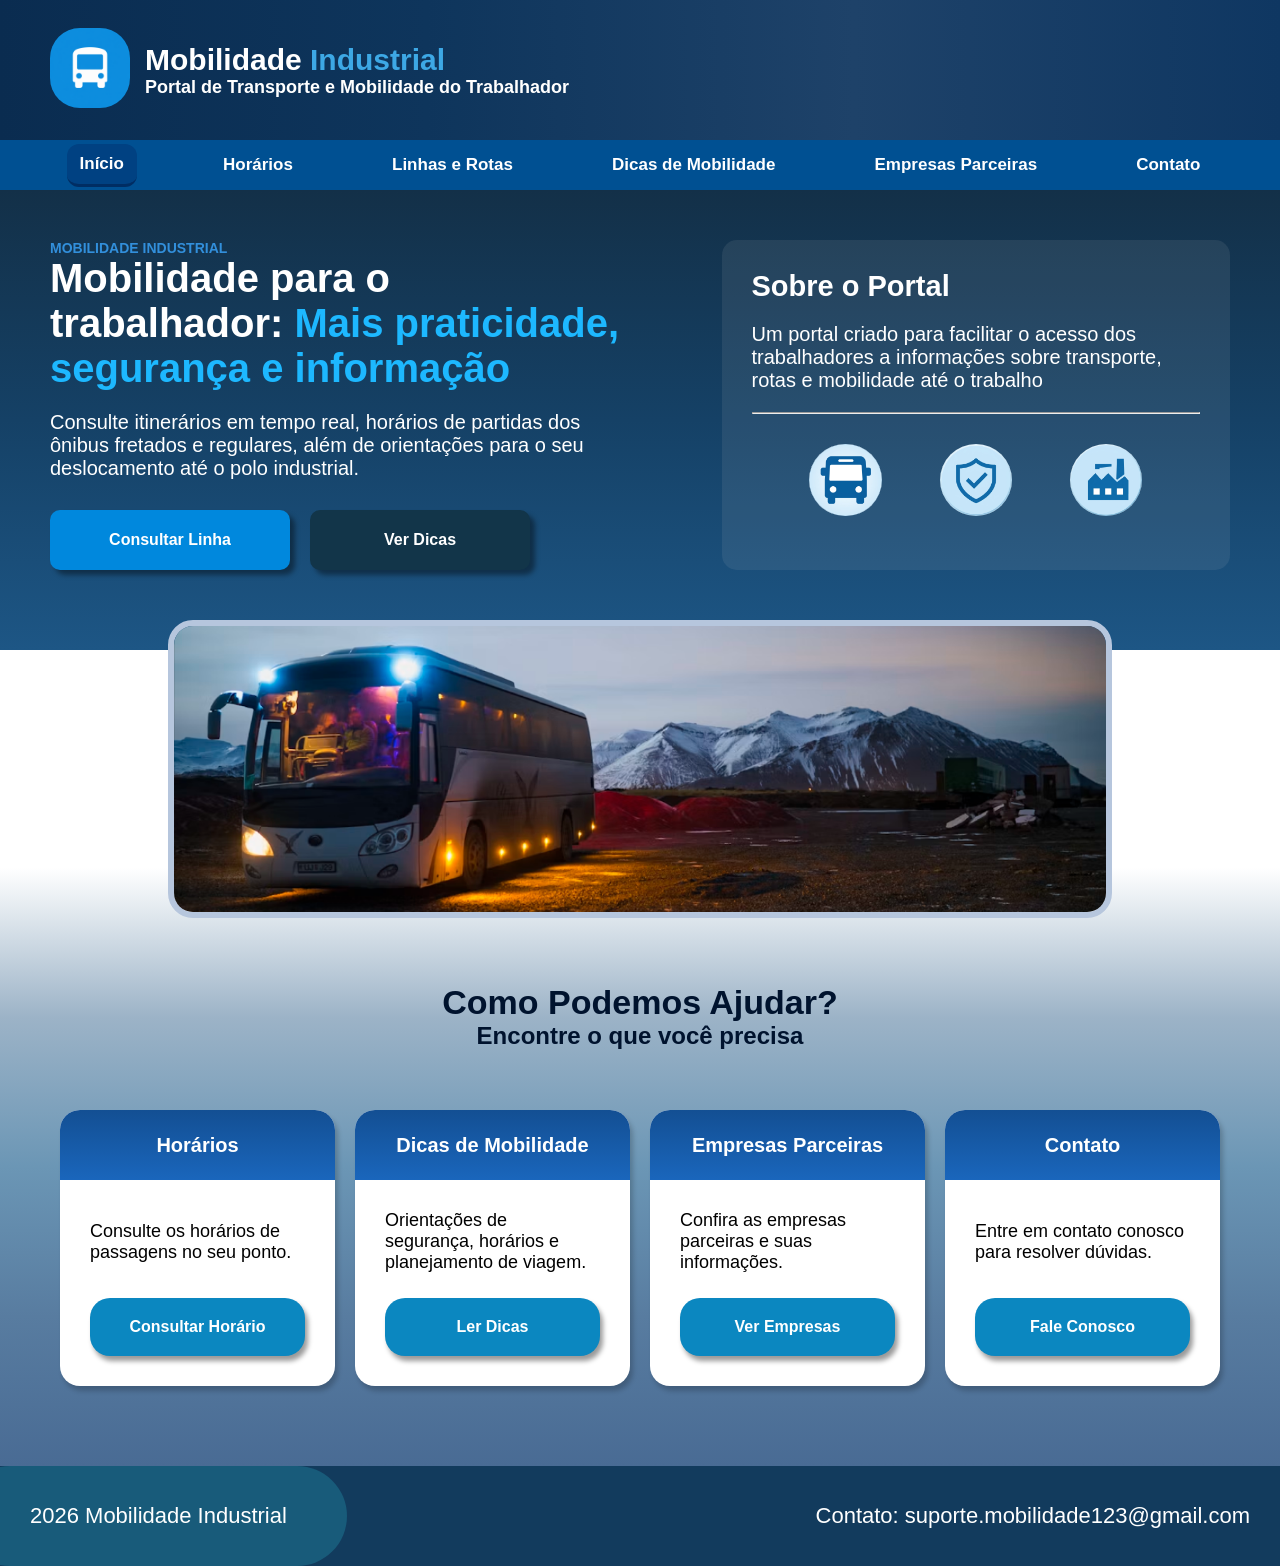
==== commit 635409d9: "30/10/26 Alterações style e responsividade" ====
--- a/index.html
+++ b/index.html
@@ -93,7 +93,7 @@
                             <h3>Empresas Parceiras</h3>
                         </div>
 
-                        <p>Confira as empresas parceiras e os benefícios integrados</p>
+                        <p>Confira as empresas parceiras e suas informações.</p>
                         <a href="empresas.html">Ver Empresas</a>
                     </article>
                     <article>
--- a/style.css
+++ b/style.css
@@ -65,18 +65,20 @@
     font-weight: 600;
     font-size: 17px;
     border-radius: 12px;
-    padding: 11px 20px;
-    margin: -11px -20px;
+    padding: 10px 13px;
+    margin: -10px -13px;
     transition: transform 0.2s;
 }
 .barraNavegacaoPrincipal a:hover {
     color: #8acdff;
-    text-decoration: underline 2px;
+    text-decoration: underline 1.5px;
     transform: translateY(1.5px);
 }
 .ativo {
     background-color: rgb(0, 65, 130);
-}
+    border-bottom: solid 3px rgb(0, 45, 99);
+}
+
 
 
 /* --- Parte Inicial do home ---*/
@@ -184,11 +186,11 @@
     padding: 0 30px 30px 30px;
     border-radius: 20px;
     box-shadow: 3px 5px 5px rgb(0, 0, 0, 0.2);
-    transition: transform 0.3s;
+    transition: transform 0.4s;
 }
 #areaTiposDeAjudas article:hover {
+    box-shadow: 4px 8px 10px rgb(0, 0, 0, 0.2);
     transform: translateY(-5px);
-    box-shadow: 4px 8px 10px rgb(0, 0, 0, 0.2);
 }
 
 #areaTiposDeAjudas article a {
@@ -200,14 +202,16 @@
     font-size: 16px;
     text-decoration: none;
     font-weight: 600;
-    border-radius: 30px;
+    border-radius: 20px;
     box-shadow: 3px 5px 5px rgb(0, 0, 0, 0.4);
     padding: 20px 30px;
     margin-top: 25px;
+    transition: transform 0.2s;
 }
 #areaTiposDeAjudas article a:hover {
     background-color: rgb(20, 114, 173);
     box-shadow: 1px 2px 2px rgb(0, 0, 0, 0.4);
+    transform: translateY(1.5px);
 }
 .areaTipoAjuda {
     display: flex;
@@ -250,14 +254,14 @@
     border: none;
     border-radius: 10px;
     margin-top: 30px;
+    padding: 10px 25px;
+    box-shadow: 5px 5px 5px rgb(0, 0, 0, 0.4);
     transition: transform 0.2s;
-    padding: 10px 25px;
-    box-shadow: 5px 5px 5px rgb(0, 0, 0, 0.4)
 }
 #botaoConsultarLinhas:hover {
     background-color: rgb(2, 126, 202);
     box-shadow: 2px 2px 2px rgb(0, 0, 0, 0.4);
-    transform: translateY(1.5px);
+    transform: translateY(1.5px)
 }
 
 
@@ -276,9 +280,9 @@
     border: none;
     border-radius: 10px;
     margin-top: 30px;
+    background-color: rgb(18, 53, 73);
+    box-shadow: 5px 5px 5px rgb(0, 0, 0, 0.4);
     transition: transform 0.2s;
-    background-color: rgb(18, 53, 73);
-    box-shadow: 5px 5px 5px rgb(0, 0, 0, 0.4)
 }
 #botaoVerDicas:hover {
     background-color: rgb(19, 47, 64);
@@ -316,7 +320,7 @@
 }
 #inputConsultaHorario {
     margin: 10px 20px 0 0;
-    width: 45%;
+    width: 75%;
 }
 #areaHorariosNoPonto h2 {
     font-size: 28px;
@@ -372,6 +376,7 @@
 #exemploLinha1, #exemploLinha2 {
     width: 100%;
     padding: 20px;
+    border: solid 3px #043f72;
     background-color: rgb(238, 242, 245);
     border-radius: 20px;
     box-shadow: 3px 5px 5px rgb(0, 0, 0, 0.2);
@@ -387,14 +392,14 @@
     font-weight: 800;
     text-align: center;
     font-size: 22px;
-    color: #031f38;
+    color: #00437e;
 }
 .proximasPassagens {
     margin: 20px 0 -30px 0;
     font-size: 20px;
     text-align: center;
     font-weight: 600;
-    color: #052846;
+    color: #00437e;
 }
 .areaHorarios {
     display: grid;
@@ -440,6 +445,7 @@
     background-color: rgb(2, 126, 202);
     color: white;
     font-size: 16px;
+    font-weight: 600;
     padding: 15px;
     box-shadow: 3px 5px 5px rgb(0, 0, 0, 0.4);
     cursor: pointer;
@@ -448,7 +454,7 @@
 #botaoVerTodos1:hover, #botaoVerTodos2:hover {
     background-color: rgb(20, 114, 173);
     box-shadow: 1px 2px 2px rgb(0, 0, 0, 0.4);
-    transform: translateY(0.8px);
+    transform: translateY(1.5px);
 }
 
 
@@ -472,7 +478,8 @@
 }
 #secaoConsultarLinha article {
     display: flex;
-    gap: 10px;
+    flex-wrap: wrap;
+    gap: 20px;
     margin-top: 10px;
 }
 #consultarLinha {
@@ -482,7 +489,7 @@
     color: rgb(10, 37, 70);
 }
 #inputConsultarLinha {      
-    width: 45%;
+    width: 75%;
 }
 #descricaoRota {
     color: white;
@@ -592,7 +599,7 @@
     display: flex;
     align-items: center;
     gap: 12px;
-    margin-bottom: 20px;
+    margin-bottom: 80px;
     font-size: 18px;
     font-weight: 500;
 }
@@ -606,11 +613,11 @@
     background-color: rgb(13, 53, 86);
     color: white;
     font-size: 15px;
+    flex-shrink: 0;
 }
 
 #areaTodasLinhas {
-    display: none;
-    background-color: rgb(223, 231, 239);
+    background-color: rgb(193, 207, 221);
     padding: 30px;
     border-radius: 15px;
     margin-top: 20px;
@@ -621,58 +628,99 @@
     list-style-type: none;
     gap: 20px;
 }
-
-#areaTodasLinhas li {
-    background-color: white;
+#areaTodasLinhas strong {
+    background-color: #065ca6;
+    color: white;
+    margin: 0 20px 0 0;
+    font-weight: 600;
+    padding: 15px;
+    font-size: 26px;
+    border-radius: 100%;
+}
+#areaTodasLinhas article {
+    margin-bottom: 15px;
+}
+#areaTodasLinhas ul li {
+    display: grid;
+    place-items: center;
+}
+#areaTodasLinhas button {
+    padding: 15px 30px;
+    margin-top: auto;
+    width: 80%;
+    font-size: 16px;
+    font-weight: 600;
+    background-color: rgb(0, 139, 225);
+    border: none;
+    color: white;
+    box-shadow: 3px 5px 5px rgb(0, 0, 0, 0.4);
+    border-radius: 10px;
+    cursor: pointer;
+    transition: transform 0.2s;
+}
+#areaTodasLinhas button:hover {
+    background-color: rgb(20, 114, 173);
+    box-shadow: 1px 2px 2px rgb(0, 0, 0, 0.4);
+    transform: translateY(1.5px);
+}
+
+
+#areaTodasLinhas ul li {
+    background-color: rgb(249, 249, 249);
     padding: 25px;
     border-radius: 15px;
     box-shadow: 3px 5px 5px rgb(0, 0, 0, 0.3);
 }
+#areaTodasLinhas ul li:hover {
+    background-color: white;
+    box-shadow: 3px 7px 10px rgb(0, 0, 0, 0.3);
+}
 #areaTodasLinhas h3 {
     color: rgb(11, 87, 160);
-    font-size: 22px;
-    margin-bottom: 15px;
+    font-size: 20px;
+    margin-bottom: 18px;
+    padding-bottom: 12px;
+    border-bottom: solid 2px rgba(0, 48, 106, 0.7);
 }
 #areaTodasLinhas p {
     font-size: 18px;
     line-height: 25px;
     margin-bottom: 5px;
 }
-#botaoVerTodasLinhas {
-    margin-left: auto;
-    border-radius: 10px;
-    padding: 10px 30px;
-    background-color: white;
-    color: #015fac;
-    font-size: 17px;
-    font-weight: 700;
-    border: solid 2px rgb(1, 95, 172, 0.9);
-    box-shadow: 3px 5px 5px rgb(0,0,0,0.3);
+#areaBotaoFecharLinha {
+    display: flex;
+    justify-content: flex-end;
+    margin-top: -55px;
+    padding-bottom: 20px;
+}
+#botaoFecharResumoLinha {
+    padding: 15px 30px;
+    font-size: 16px;
+    font-weight: 600;
+    border-radius: 10px;
+    background-color: rgb(0, 139, 225);
+    border: none;
+    color: white;
+    box-shadow: 3px 5px 5px rgb(0, 0, 0, 0.4);
     cursor: pointer;
     transition: transform 0.2s;
 }
-#botaoVerTodasLinhas:hover {
-    background-color: rgb(230, 237, 243);
+#botaoFecharResumoLinha:hover {
+    background-color: rgb(20, 114, 173);
     box-shadow: 1px 2px 2px rgb(0, 0, 0, 0.4);
     transform: translateY(1.5px);
 }
 
 
-@media (max-width: 1100px) {
-    #areaTrajeto {
-        grid-template-columns: 1fr;
-    }
-}
-
-
 /* --- Dicas de mobilidade --- */
+
 #introducaoPaginaDicas {
     text-align: center;
     margin-bottom: 30px;
 }
 #segurancaBemEstar {
     color: rgb(11, 87, 160);
-    font-size: 14px;
+    font-size: 15px;
     font-weight: 800;
     letter-spacing: 1px;
 }
@@ -717,8 +765,8 @@
     font-size: 18px;
     font-weight: 600;
     box-shadow: 3px 5px 5px rgb(0, 0, 0, 0.4);
+    cursor: pointer;
     transition: transform 0.2s;
-    cursor: pointer;
 }
 #botaoVerMais:hover {
     background-color: rgb(20, 114, 173);
@@ -729,6 +777,7 @@
     display: grid;
     grid-template-columns: repeat(3, 1fr);
     gap: 25px;
+    transform: translateY(1.5px);
 }
 #dicasExtras {
     display: none;
@@ -756,7 +805,7 @@
     margin: 5px 0;
 }
 #botaoSugestao {
-    background-color: rgb(12, 97, 150);
+    background-color: rgb(10, 108, 168);
     color: white;
     display: flex;
     align-items: center;
@@ -765,11 +814,11 @@
     font-size: 18px;
     font-weight: 600;
     box-shadow: 3px 5px 5px rgb(0, 0, 0, 0.4);
+    text-decoration: none;
     transition: transform 0.2s;
-    text-decoration: none;
 }
 #botaoSugestao:hover {
-    background-color: rgb(16, 123, 189);
+    background-color: rgb(7, 126, 201);
     box-shadow: 1px 2px 2px rgb(0, 0, 0, 0.4);
     transform: translateY(1.5px);
 }
@@ -820,10 +869,12 @@
     background-color: rgb(20, 114, 173);
     cursor: pointer;
     box-shadow: 2px 4px 5px rgb(0, 0, 0, 0.4);
+    transition: transform 0.2s;
 }
 #listaEmpresas .botaoSaibaMais:hover {
     background-color: #0d5fa3;
     box-shadow: 1px 2px 2px rgb(0, 0, 0, 0.3);
+    transform: translateY(1.5px);
 }
 #explicacaoSobreEmpresa {
     display: none;
@@ -838,8 +889,7 @@
 }
 #areaBotaoFechar {
     display: flex;
-    width: 47%;
-    justify-content: flex-end;
+    margin-left: auto;
 }
 
 #botaoFecharResumo {
@@ -851,10 +901,12 @@
     background-color: rgb(23, 104, 155);
     cursor: pointer;
     box-shadow: 3px 5px 5px rgb(0, 0, 0, 0.4);
+    transition: transform 0.2s;
 }
 #botaoFecharResumo:hover {
     background-color: #0a4a7d;
     box-shadow: 1px 2px 2px rgb(0, 0, 0, 0.4);
+    transform: translateY(1.5px);
 }
 
 #empresa1 h3, #nomeEmpresa1 {
@@ -883,6 +935,9 @@
     padding-left: 30px;
     font-size: 16px;
     line-height: 1.5;
+}
+#conteudoEmpresa ul {
+    list-style: none;
 }
 #sobreEmpresa ul li {
     margin-top: 8px;
@@ -923,6 +978,7 @@
 #faleConosco {
     color: rgb(40, 78, 122);
     font-weight: 800;
+    font-size: 15px;
 }
 #centralAtendimentoTitulo {
     font-size: 36px;
@@ -961,10 +1017,12 @@
     background-color: rgb(20, 114, 173);
     cursor: pointer;
     box-shadow: 3px 5px 5px rgb(0, 0, 0, 0.4);
+    transition: transform 0.2s;
 }
 #botaoEnviar:hover {
     background-color: #0d5fa3;
     box-shadow: 1px 2px 2px rgb(0, 0, 0, 0.4);
+    transform: translateY(1.5px);
 }
 #contatoSuporte {
     display: grid;
@@ -1001,7 +1059,7 @@
 }
 
 
-/* --- footer --- */
+/* --- footer/rodapé --- */
 
 footer {
     display: flex;
@@ -1012,10 +1070,10 @@
 #divisaoUmFooter {
     display: flex;
     align-items: center;
-    margin-left: -30px;
+    margin-left: -40px;
     border-radius: 60px;
     background-color: rgb(24, 91, 122);
-    padding: 30px;
+    padding: 30px 30px 30px 40px;
 }
 #divisaoDoisFooter {
     display: flex;
@@ -1051,20 +1109,23 @@
         font-size: 11px;
     }
     .barraNavegacaoPrincipal {
-        height: auto;
-        flex-wrap: wrap;
+        height: 100%;
         padding: 10px;
         margin: 0 -15px 20px -15px;
         gap: 10px;
     }
     .barraNavegacaoPrincipal a {
         font-size: 12px;
+        margin: -5px 0;
     }
     #introducaoPaginaPrincipal {
         flex-direction: column;
         margin: -20px -15px 0 -15px;
         padding: 20px 15px;
     }
+    #nomeMobilidadeIndustrial {
+        font-size: 11px;
+    }
     #informacaoPaginaPrincipal {
         padding: 15px 5px;
     }
@@ -1072,12 +1133,8 @@
         font-size: 22px;
     }
     #botoesConsulta {
-        display: flex;
         flex-direction: column;
-        align-items: center;
-        justify-content: center;
-        gap: 3px;
-        width: 100%;
+        gap: 1px;
         height: 120px;
     }
     #botaoConsultarLinhas, #botaoVerDicas {
@@ -1101,7 +1158,7 @@
         font-size: 20px;
     }
     .textoSobrePortal {
-        font-size: 13px;
+        font-size: 14px;
     }
     #areaComoPodemosAjudar {
         margin: 0 -15px -15px -15px;
@@ -1112,15 +1169,13 @@
         margin-top: 10px;
     }
     #encontreOquePrecisa {
-        font-size: 15px;
+        font-size: 16px;
     }
     #tituloEsubtituloAreaAjuda {
         padding: 0 0 30px 0;
     }
     #areaTiposDeAjudas {
-        display: flex;
         flex-direction: column;
-        align-items: center;
         gap: 20px;
     }
     #areaTiposDeAjudas article {
@@ -1159,7 +1214,6 @@
         padding: 10px 0 25px 20px;
     }
     #areaHorariosPonto {
-        grid-template-columns: 1fr;
         padding: 12px;
     }
     
@@ -1167,7 +1221,7 @@
         font-size: 26px;
     }
     #subtituloPaginaHorarios, #subtituloPaginaLinhasRotas, #subtituloEmpresas, #subtituloDicas, #areaCentralAtendimento h3 {
-        font-size: 20px;
+        font-size: 16px;
     }
 
     #secaoConsultarLinha {
@@ -1180,8 +1234,12 @@
     #nomeLinha {
         font-size: 22px;
     }
+    .barraNavegacaoPrincipal {
+        display: grid;
+        grid-template-columns: repeat(2, 1fr);
+    }
     #botaoBuscarLinha {
-        margin: 0 0 10px 0;
+        margin:110px 0 10px 0;
     }
     #areaTodasLinhas {
         padding: 15px;
@@ -1200,8 +1258,10 @@
     }
     #areaTrajeto {
         margin: 0 -20px -20px -20px;
+        grid-template-columns: 1fr;
         padding: 20px;
-    }
+        gap: 20px;
+    }   
     #divisaoTrajeto {
         padding: 20px;
     }
@@ -1211,16 +1271,15 @@
     #divisaoTrajeto2 {
         flex-direction: column;
     }
-    #areaTodasLinhas ul {
-        grid-template-columns: repeat(auto-fit, minmax(500px, 1fr));
-    }
     #imagemMapa {
         width: 100%;
     }
     #pontosNoMapa {
-        width: 100%;
-        padding: 0;
+        padding-top: 0;
         align-items: flex-start;
+    }
+    #pontosNoMapa ol li {
+        margin-bottom: 20px;
     }
     #pontosNoMapa h3 {
         margin: 0 0 20px 0;
@@ -1231,15 +1290,34 @@
     #areaDicas {
         padding: 15px;
     }
-    #inputConsultarLinha {
+    #botaoBuscarLinha {
+        margin: 0 0 15px 0;
+    }
+    #descricaoRota {
+        padding-bottom: 20px;
+    }
+    #areaBotaoFecharLinha {
+        justify-content: flex-start;
+        margin-top: 15px;
+        padding-bottom: 15px;
+    }
+    #botaoFecharResumoLinha {
         width: 100%;
-        margin: 10px 0 15px 0;
-    }
-    #botaoBuscarLinha {
-        margin: 0 15px 0 0;
-    }
-    #areaTodasLinhas ul {
-        grid-template-columns: repeat(2, 1fr);
+        padding: 14px 20px;
+    }
+    #trajetoLinha, #pontosDeEmbarque {
+        font-size: 22px;
+    }
+    #pontosNoMapa h3 {
+        font-size: 20px;
+        margin: 0 0 20px 0;
+        text-align: center;
+    }
+    #pontosNoMapa ol {
+        padding-left: 0;
+    }
+    #pontosNoMapa ol li {
+        font-size: 16px;
     }
     #dicas1, #dicasExtras {
         grid-template-columns: 1fr;
@@ -1260,18 +1338,19 @@
     #explicacaoSobreEmpresa {
         flex-direction: column;
         align-items: flex-start;
-        margin: 10px 0;
-        gap: 15px;
+        margin: 10px 20px;
+        gap: 10px;
     }
     #conteudoEmpresa {
-        min-width: 0;
         padding-left: 0;
     }
     #listaEmpresas {
-        grid-template-columns: repeat(1, 1fr);
+        grid-template-columns: 1fr;
     }
     #areaBotaoFechar {
         width: 100%;
+        justify-content: center;
+        margin-top: 10px;
     }
     #areaCentralAtendimento {
         width: 100%;
@@ -1283,48 +1362,30 @@
         text-align: center;
     }
     #areaInputs {
-        grid-template-columns: 1fr;
         margin-top: 25px;
         width: 100%;
     }
     #divisaoMensagem {
         grid-column: auto;
     }
-    input, textarea, #botaoEnviar, #emailSuporte, #telefoneSuporte {
-        width: 100%;
-    }
     #botaoEnviar {
-        margin: 20px 0;
-    }
-    #contatoSuporte {
-        grid-template-columns: 1fr;
-    }
-    #emailSuporte, #telefoneSuporte {
-        height: auto;
-        padding-bottom: 15px;
-    }
-    #emailSuporte p, #telefoneSuporte p {
-        height: auto;
+        margin: 20px;
     }
     #emailSuporte strong, #telefoneSuporte strong {
-        display: block;
         font-size: 14px;
         padding: 0 10px;
     }
 
-
     /* --- footr --- */
-
+    
     footer {
         flex-direction: column;
-        text-align: center;
         height: auto;
         padding: 15px;
         gap: 10px;
     }
     #divisaoUmFooter {
-        margin-left: 0;
-        border-radius: 15px;
+        margin: 0;
         justify-content: center;
         padding: 10px;
     }
@@ -1333,7 +1394,7 @@
     }
     footer p {
         padding: 5px;
-        font-size: 13px;
+        font-size: 14px;
     }
 }
 
@@ -1356,17 +1417,13 @@
         font-size: 13px;
     }
     .barraNavegacaoPrincipal {
-        height: 45px;
         margin: 0 -30px 30px -30px;
-        padding: 0 20px;
     }
     .barraNavegacaoPrincipal a {
         font-size: 14px;
     }
-
     #introducaoPaginaPrincipal {
         flex-direction: column;
-        max-height: none;
         margin: -30px -30px 0 -30px;
         padding: 30px;
     }
@@ -1399,29 +1456,46 @@
         font-size: 28px;
     }
     #areaTiposDeAjudas {
-        display: flex;
         flex-wrap: wrap;
-        justify-content: space-between;
-        gap: 20px 0;
+        gap: 20px;
     }
     #areaTiposDeAjudas article {
         width: 48%;
-        min-width: 48%;
         margin: 0;
-        height: auto;
     }
     #areaTodasLinhas ul {
-        grid-template-columns: repeat(auto-fit, minmax(300px, 1fr));
-    }
-
-
+        grid-template-columns: 1fr 1fr;
+    }
+    #pontosNoMapa ol li {
+        margin-bottom: 30px;
+    }
+    #inputConsultarLinha, #inputConsultaHorario {
+        width: 100%;
+        margin: 10px 0 20px 0;
+    }
+    #botaoBuscarLinha, #botaoBuscarHorarios  {
+        width: 100%;
+    }
+    #areaTrajeto {
+        grid-template-columns: 1fr;
+    }
+    #divisaoTrajeto2 {
+        flex-wrap: wrap;
+        justify-content: center;
+    }
+    #imagemMapa {
+        width: 70%;
+    }
+    #pontosNoMapa {
+        width: 100%;
+    }
     #dicas1, #dicasExtras {
-        grid-template-columns: repeat(2, 1fr);
+        grid-template-columns: 1fr 1fr;
     }
     #explicacaoSobreEmpresa {
         flex-direction: column;
         align-items: flex-start;
-        margin: 10px 0;
+        margin: 10px 20px;
         gap: 15px;
     }
     #conteudoEmpresa {
@@ -1429,22 +1503,22 @@
         padding-left: 0;
     }
     #listaEmpresas {
-        grid-template-columns: repeat(1, 1fr);
-        place-items: center;
+        grid-template-columns: 1fr;
     }
     #areaBotaoFechar {
         width: 100%;
-    }
+        justify-content: center;
+    }
+    #botaoFecharResumo {
+        width: 30%;
+    }
+    
     #areaCentralAtendimento {
         margin-left: 0;
     }
-    input, textarea, #botaoEnviar, #emailSuporte, #telefoneSuporte {
-        width: 100%;
-    }
     #botaoEnviar {
-        margin: 20px 0;
-    }
-
+        margin: 20px 0 30px 0;
+    }
 
 
     /* --- Footer --- */
@@ -1453,11 +1527,11 @@
         padding: 0 20px;
     }
     #divisaoUmFooter {
-        margin-left: -20px;
-        padding: 15px 25px;
+        margin-left: -50px;
+        padding-left: 50px;
     }
     footer p {
-        font-size: 15px;
+        font-size: 17px;
         padding: 10px;
     }
 }
